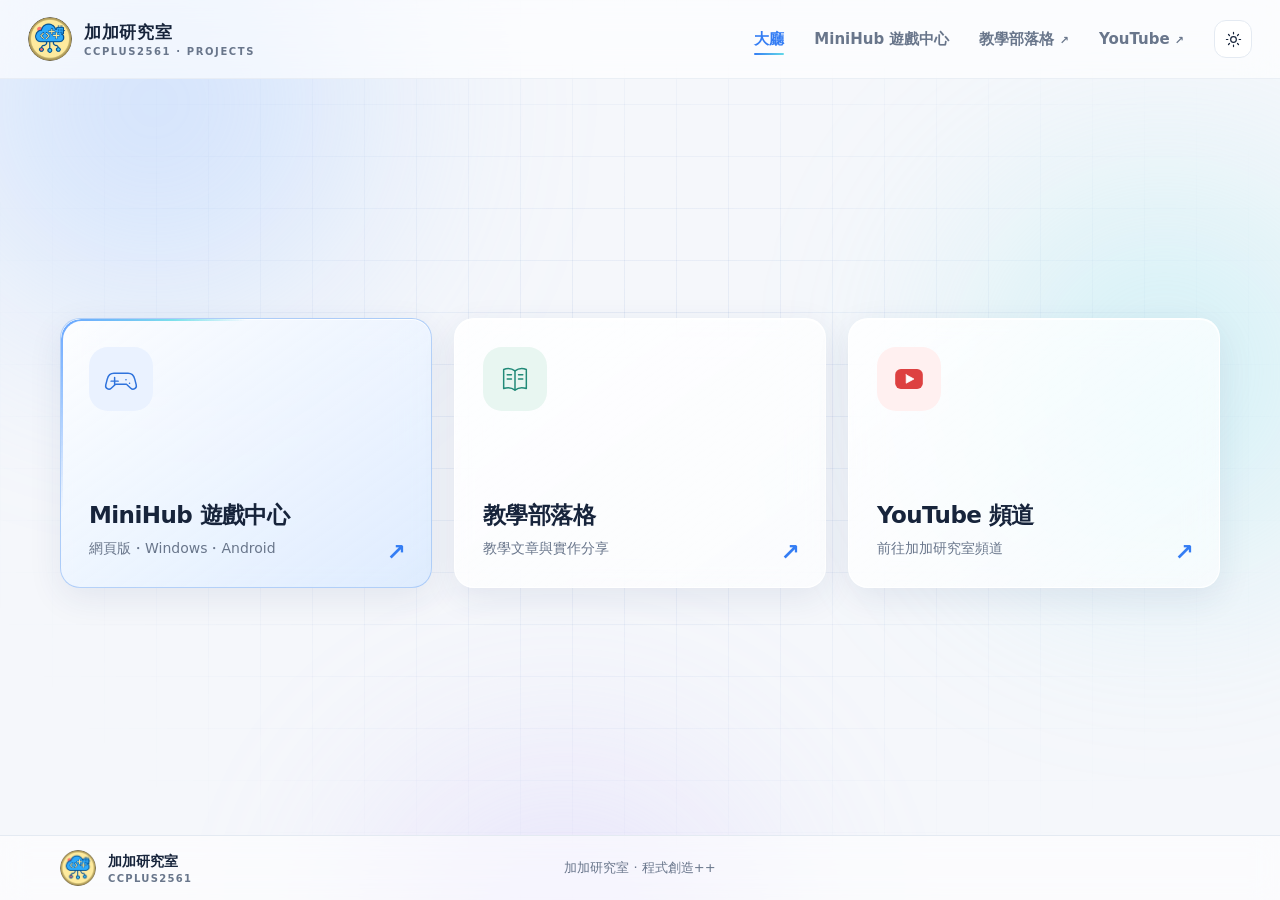
==== index.html @ add31113 "Add files via upload" ====
<!doctype html>
<html lang="zh-Hant">
<head>
  <meta charset="utf-8">
  <meta name="viewport" content="width=device-width, initial-scale=1">
  <meta name="theme-color" content="#101b32">
  <meta name="description" content="加加研究室入口：MiniHub 遊戲中心、教學部落格與 YouTube 頻道。">
  <meta property="og:type" content="website">
  <meta property="og:title" content="加加研究室｜官方入口">
  <meta property="og:description" content="加加研究室入口：MiniHub 遊戲中心、教學部落格與 YouTube 頻道。">
  <meta property="og:image" content="https://ccplus2561.github.io/assets/images/ccplus2561_logo.png">
  <title>加加研究室｜官方入口</title>
  <link rel="icon" href="/favicon.ico" sizes="any">
  <link rel="icon" type="image/png" sizes="512x512" href="/assets/images/ccplus2561_logo_512.png">
  <link rel="apple-touch-icon" href="/assets/images/ccplus2561_logo_512.png">
  <link rel="stylesheet" href="/assets/css/site.css">
  <link rel="stylesheet" href="/assets/css/home.css">
  <script src="/assets/js/site.js" defer></script>
  <script src="/assets/js/home.js" defer></script>
</head>
<body class="home-page">
  <div class="home-bg" aria-hidden="true">
    <span class="home-blob home-blob-a"></span>
    <span class="home-blob home-blob-b"></span>
    <span class="home-blob home-blob-c"></span>
    <span class="home-grid"></span>
    <span class="home-grid home-grid-hot"></span>
    <span class="home-spot"></span>
    <span class="home-dots"></span>
  </div>
  <a class="skip-link" href="#main">跳至主要內容</a>
  <header class="site-header" id="top">
    <div class="nav-shell">
      <a class="brand" href="/" aria-label="加加研究室大廳">
        <img src="/assets/images/ccplus2561_logo.png" alt="" width="44" height="44">
        <span class="brand-copy"><strong>加加研究室</strong><small>CCPLUS2561 · PROJECTS</small></span>
      </a>
      <button class="menu-toggle" type="button" aria-expanded="false" aria-controls="site-nav" aria-label="開啟導覽選單"><span></span><span></span><span></span></button>
      <nav class="site-nav" id="site-nav" aria-label="主選單">
        <a class="nav-link is-current" href="/">大廳</a>
        <a class="nav-link" href="/projects/">MiniHub 遊戲中心</a>
        <a class="nav-link" href="/blog/" target="_blank" rel="noopener noreferrer">教學部落格 <span aria-hidden="true">↗</span></a>
        <a class="nav-link" href="https://www.youtube.com/@CCplus2561" target="_blank" rel="noopener noreferrer">YouTube <span aria-hidden="true">↗</span></a>
        <button class="theme-toggle" type="button" aria-label="切換深色模式" title="切換深色模式">
          <svg class="sun-icon" viewBox="0 0 24 24" aria-hidden="true"><circle cx="12" cy="12" r="4"/><path d="M12 2v2m0 16v2M4.93 4.93l1.42 1.42m11.3 11.3 1.42 1.42M2 12h2m16 0h2M4.93 19.07l1.42-1.42m11.3-11.3 1.42-1.42"/></svg>
          <svg class="moon-icon" viewBox="0 0 24 24" aria-hidden="true"><path d="M20.3 15.3A8.5 8.5 0 0 1 8.7 3.7 8.6 8.6 0 1 0 20.3 15.3Z"/></svg>
        </button>
      </nav>
    </div>
  </header>
  <main id="main">
    <section class="simple-lobby page-width" aria-labelledby="lobby-title">
      <h1 class="sr-only" id="lobby-title">加加研究室</h1>
      <div class="entrance-grid" aria-label="網站入口">
        <a class="entrance-card entrance-card-featured" href="/projects/">
          <span class="entrance-icon entrance-icon-game" aria-hidden="true">
            <svg viewBox="0 0 48 48"><path d="M14 16h20c5.2 0 8.1 3.2 9.4 8.2l2.1 8.1c1.2 4.7-4.2 8.1-7.7 4.8l-6.1-5.7H16.3l-6.1 5.7c-3.5 3.3-8.9-.1-7.7-4.8l2.1-8.1C5.9 19.2 8.8 16 14 16Z"/><path d="M15 22v10m-5-5h10M31 25h.1M36 30h.1"/></svg>
          </span>
          <span class="entrance-copy"><strong>MiniHub 遊戲中心</strong><small>網頁版・Windows・Android</small></span>
          <span class="entrance-arrow" aria-hidden="true">↗</span>
        </a>
        <a class="entrance-card" href="/blog/" target="_blank" rel="noopener noreferrer">
          <span class="entrance-icon entrance-icon-blog" aria-hidden="true">
            <svg viewBox="0 0 48 48"><path d="M8 10.5c6-2.2 11.3-1.5 16 2.1 4.7-3.6 10-4.3 16-2.1v27c-6-2.2-11.3-1.5-16 2.1-4.7-3.6-10-4.3-16-2.1v-27Z"/><path d="M24 12.6v27M13 18h6m-6 6h6m10-6h6m-6 6h6"/></svg>
          </span>
          <span class="entrance-copy"><strong>教學部落格</strong><small>教學文章與實作分享</small></span>
          <span class="entrance-arrow" aria-hidden="true">↗</span>
        </a>
        <a class="entrance-card" href="https://www.youtube.com/@CCplus2561" target="_blank" rel="noopener noreferrer">
          <span class="entrance-icon entrance-icon-youtube" aria-hidden="true">
            <svg viewBox="0 0 48 48"><rect x="4.5" y="10" width="39" height="28" rx="8"/><path d="m20 18 11 6-11 6V18Z"/></svg>
          </span>
          <span class="entrance-copy"><strong>YouTube 頻道</strong><small>前往加加研究室頻道</small></span>
          <span class="entrance-arrow" aria-hidden="true">↗</span>
        </a>
      </div>
    </section>
  </main>
  <footer class="site-footer">
    <div class="page-width footer-inner">
      <a class="footer-brand" href="/"><img src="/assets/images/ccplus2561_logo.png" alt="" width="34" height="34"><span>加加研究室 <small>CCPLUS2561</small></span></a>
      <p>加加研究室 · 程式創造++</p>
      <a class="back-top" href="#top">回到頂部 ↑</a>
    </div>
  </footer>
</body>
</html>
---- assets/css/site.css ----
:root {
  color-scheme: light;
  --page: #f5f7fb;
  --surface: #ffffff;
  --surface-soft: #f0f4fa;
  --ink: #17243b;
  --muted: #69768b;
  --subtle: #93a0b2;
  --line: #e4eaf2;
  --navy: #101b32;
  --navy-2: #172847;
  --blue: #347df4;
  --blue-2: #66a7ff;
  --cyan: #63d9e8;
  --green: #1b9a70;
  --shadow: 0 18px 48px rgba(25, 49, 88, .08);
  --radius: 22px;
}

* { box-sizing: border-box; }
html { scroll-behavior: smooth; scroll-padding-top: 100px; }
body {
  margin: 0;
  background: var(--page);
  color: var(--ink);
  font-family: Inter, ui-sans-serif, system-ui, -apple-system, BlinkMacSystemFont, "Segoe UI", "Noto Sans TC", "Microsoft JhengHei", sans-serif;
  -webkit-font-smoothing: antialiased;
  text-rendering: optimizeLegibility;
}
button, input { font: inherit; }
a { color: inherit; }
.page-width { width: min(1160px, calc(100% - 56px)); margin-inline: auto; }
.skip-link { position: absolute; top: -60px; left: 16px; z-index: 1000; padding: 10px 14px; background: #fff; color: #111; border-radius: 8px; }
.skip-link:focus { top: 12px; }

/* Navigation */
.site-header {
  position: sticky; top: 0; z-index: 100;
  background: color-mix(in srgb, var(--surface) 88%, transparent);
  border-bottom: 1px solid color-mix(in srgb, var(--line) 75%, transparent);
  backdrop-filter: blur(18px);
}
.nav-shell { width: min(1280px, calc(100% - 56px)); min-height: 78px; margin: auto; display: flex; align-items: center; justify-content: space-between; gap: 28px; }
.brand, .footer-brand { display: inline-flex; align-items: center; gap: 12px; text-decoration: none; flex: 0 0 auto; }
.brand img { width: 44px; height: 44px; border-radius: 13px; object-fit: cover; box-shadow: 0 4px 12px rgba(19, 46, 86, .14); }
.brand-copy { display: grid; gap: 2px; }
.brand-copy strong { font-size: 15px; letter-spacing: .04em; }
.brand-copy small { color: var(--muted); font-size: 9px; font-weight: 750; letter-spacing: .16em; }
.site-nav { display: flex; align-items: center; gap: 30px; }
.nav-link { text-decoration: none; color: var(--muted); font-size: 13px; font-weight: 650; transition: color .2s ease; white-space: nowrap; }
.nav-link:hover, .nav-link.is-current { color: var(--blue); }
.nav-link span { font-size: 11px; }
.theme-toggle, .menu-toggle { display: inline-grid; place-items: center; border: 1px solid var(--line); background: var(--surface); color: var(--ink); cursor: pointer; }
.theme-toggle { width: 38px; height: 38px; border-radius: 12px; }
.theme-toggle svg { width: 17px; height: 17px; fill: none; stroke: currentColor; stroke-width: 1.7; stroke-linecap: round; stroke-linejoin: round; }
.moon-icon { display: none; }
.menu-toggle { display: none; }

/* Hero */
.hero { position: relative; overflow: hidden; color: #fff; background: radial-gradient(ellipse at 77% 40%, #1d3f72 0%, transparent 37%), linear-gradient(118deg, #101b32 0%, #142746 57%, #102b4c 100%); }
.hero::before { content: ""; position: absolute; width: 540px; height: 540px; right: -180px; top: -270px; border-radius: 50%; border: 1px solid rgba(130, 186, 255, .13); box-shadow: 0 0 0 44px rgba(130,186,255,.025), 0 0 0 90px rgba(130,186,255,.025); }
.hero-grid-lines { position: absolute; inset: 0; opacity: .17; background-image: linear-gradient(rgba(255,255,255,.08) 1px, transparent 1px), linear-gradient(90deg, rgba(255,255,255,.08) 1px, transparent 1px); background-size: 72px 72px; mask-image: linear-gradient(90deg, transparent, #000 46%, #000); }
.hero-inner { min-height: 530px; position: relative; z-index: 1; display: grid; grid-template-columns: 1.02fr .98fr; align-items: center; gap: 40px; padding-top: 56px; padding-bottom: 68px; }
.hero-copy { max-width: 590px; padding-block: 12px; }
.eyebrow, .section-kicker { font-size: 10px; line-height: 1.4; font-weight: 800; letter-spacing: .19em; }
.eyebrow { color: #9ab6d8; display: flex; align-items: center; gap: 10px; }
.eyebrow-dot { width: 7px; height: 7px; border-radius: 50%; background: var(--cyan); box-shadow: 0 0 0 5px rgba(99,217,232,.12); }
.eyebrow-divider { color: #526a89; }
.hero h1 { margin: 26px 0 18px; font-size: clamp(38px, 4.5vw, 58px); line-height: 1.18; letter-spacing: -.045em; font-weight: 850; }
.hero h1 span { color: #7bb3ff; }
.hero-description { max-width: 485px; margin: 0; color: #b7c5d8; font-size: 14px; line-height: 1.95; letter-spacing: .015em; }
.hero-actions { display: flex; flex-wrap: wrap; gap: 12px; margin-top: 30px; }
.button { min-height: 47px; display: inline-flex; align-items: center; justify-content: center; gap: 16px; padding: 0 20px; border-radius: 12px; text-decoration: none; font-size: 13px; font-weight: 750; transition: transform .2s ease, background .2s ease, box-shadow .2s ease; }
.button:hover { transform: translateY(-2px); }
.button-primary { color: #fff; background: linear-gradient(135deg, #3e87ff, #2769df); box-shadow: 0 9px 24px rgba(44, 117, 239, .28); }
.button-primary:hover { box-shadow: 0 12px 28px rgba(44, 117, 239, .4); }
.button-ghost { color: #d7e4f5; border: 1px solid rgba(199,220,247,.24); background: rgba(255,255,255,.045); }
.hero-footnote { display: flex; align-items: center; gap: 9px; margin-top: 34px; color: #8097b4; font-size: 11px; }
.status-pulse { width: 6px; height: 6px; border-radius: 50%; background: #57d5a6; box-shadow: 0 0 0 4px rgba(87,213,166,.12); }
.hero-bottom-rule { height: 3px; background: linear-gradient(90deg, #347df4, #64d9e6 52%, transparent); opacity: .85; }

/* Hero visual */
.hero-art { min-height: 390px; position: relative; display: grid; place-items: center; isolation: isolate; }
.orbit { position: absolute; border: 1px solid rgba(145,193,255,.17); border-radius: 50%; transform: rotate(-22deg); }
.orbit-one { width: 390px; height: 250px; }
.orbit-two { width: 470px; height: 310px; transform: rotate(35deg); border-style: dashed; opacity: .65; }
.app-window { width: min(365px, 82%); overflow: hidden; position: relative; z-index: 2; border-radius: 19px; border: 1px solid rgba(213,231,255,.2); background: #f7f9fd; color: #17243b; box-shadow: 0 30px 90px rgba(0,0,0,.34), 0 0 65px rgba(76,144,245,.14); transform: rotate(-3deg); }
.window-topbar { height: 38px; display: flex; align-items: center; justify-content: space-between; padding: 0 14px; color: #7e8ca1; background: #eef2f8; border-bottom: 1px solid #e1e7f0; font-size: 9px; font-weight: 750; letter-spacing: .1em; }
.window-dots { display: flex; gap: 4px; }
.window-dots i { width: 6px; height: 6px; border-radius: 50%; background: #c5cfdd; }
.window-menu { font-weight: 900; letter-spacing: 2px; }
.window-content { padding: 20px; }
.window-brand-row { display: flex; align-items: center; gap: 10px; }
.window-app-icon { width: 34px; height: 34px; display: grid; place-items: center; border-radius: 11px; color: white; font-size: 17px; font-weight: 900; background: linear-gradient(135deg, #347df4, #53c5e2); box-shadow: 0 5px 12px rgba(52,125,244,.25); }
.window-brand-row b { display: block; font-size: 13px; }
.window-brand-row small { display: block; margin-top: 2px; color: #8c9bb0; font-size: 7px; letter-spacing: .14em; }
.live-tag { margin-left: auto; padding: 5px 8px; color: #2776e8; background: #e7f0ff; border-radius: 6px; font-size: 8px; font-weight: 900; letter-spacing: .1em; }
.window-feature { min-height: 156px; position: relative; overflow: hidden; display: flex; flex-direction: column; justify-content: flex-end; margin-top: 18px; padding: 17px; border-radius: 13px; background: linear-gradient(125deg, #10294e, #24528c 70%, #286da1); color: #fff; }
.window-feature::after { content: ""; position: absolute; right: -30px; top: -60px; width: 180px; height: 180px; border: 1px solid rgba(255,255,255,.18); border-radius: 50%; box-shadow: 0 0 0 18px rgba(255,255,255,.035), 0 0 0 38px rgba(255,255,255,.025); }
.window-feature > span, .window-feature > strong, .feature-bars { position: relative; z-index: 1; }
.window-feature > span { color: #a9c9f3; font-size: 7px; letter-spacing: .18em; font-weight: 800; }
.window-feature > strong { max-width: 220px; margin-top: 8px; font-size: 19px; line-height: 1.3; letter-spacing: -.03em; }
.feature-bars { display: flex; gap: 4px; margin-top: 14px; align-items: end; }
.feature-bars i { width: 4px; border-radius: 3px; background: #75dbea; }
.feature-bars i:nth-child(1), .feature-bars i:nth-child(5) { height: 8px; opacity: .55; }
.feature-bars i:nth-child(2), .feature-bars i:nth-child(4) { height: 13px; opacity: .8; }
.feature-bars i:nth-child(3) { height: 18px; }
.feature-orb { position: absolute; border-radius: 50%; filter: blur(1px); }
.orb-a { width: 70px; height: 70px; right: 45px; top: 24px; background: rgba(85,178,255,.22); }
.orb-b { width: 22px; height: 22px; right: 110px; top: 48px; background: rgba(99,217,232,.4); }
.window-shortcuts { display: flex; gap: 7px; margin-top: 12px; }
.window-shortcuts span { flex: 1; padding: 8px 4px; text-align: center; border: 1px solid #e6ebf3; border-radius: 7px; color: #7c8da5; background: #fff; font-size: 8px; font-weight: 750; }
.float-chip { position: absolute; z-index: 3; display: flex; align-items: center; gap: 8px; padding: 10px 13px; border: 1px solid rgba(211,230,255,.19); border-radius: 10px; color: #dceaff; background: rgba(23,48,82,.82); backdrop-filter: blur(12px); box-shadow: 0 12px 28px rgba(0,0,0,.15); font-size: 8px; letter-spacing: .14em; font-weight: 850; }
.chip-top { top: 40px; left: 0; }
.chip-bottom { bottom: 37px; right: -7px; }
.chip-dot { width: 6px; height: 6px; border-radius: 50%; }
.dot-blue { background: #62cfff; box-shadow: 0 0 0 4px rgba(98,207,255,.12); }
.chip-platform { display: grid; place-items: center; width: 18px; height: 18px; border-radius: 6px; color: #fff; background: #347df4; font-size: 12px; }
.art-spark { position: absolute; z-index: 1; color: #79dce9; }
.spark-one { top: 65px; right: 18px; font-size: 24px; }
.spark-two { bottom: 62px; left: 18px; color: #83b5ff; font-size: 19px; }

/* Shared section headings */
.section { padding-block: 92px; }
.section-heading { display: flex; align-items: end; justify-content: space-between; gap: 28px; margin-bottom: 28px; }
.section-kicker { color: var(--blue); }
.section-heading h2, .updates-intro h2, .routing-heading h2 { margin: 10px 0 7px; color: var(--ink); font-size: 30px; line-height: 1.25; letter-spacing: -.04em; }
.section-heading p, .routing-heading p { margin: 0; color: var(--muted); font-size: 13px; line-height: 1.7; }
.project-search { min-width: 245px; height: 43px; display: flex; align-items: center; gap: 9px; padding: 0 13px; border: 1px solid var(--line); border-radius: 11px; background: var(--surface); }
.project-search svg { width: 16px; height: 16px; flex: 0 0 auto; fill: none; stroke: #8998ab; stroke-width: 1.8; stroke-linecap: round; }
.project-search input { width: 100%; border: 0; outline: 0; color: var(--ink); background: transparent; font-size: 11px; }
.project-search input::placeholder { color: #9ba7b7; }

/* Project cards */
.projects-section { padding-top: 84px; padding-bottom: 92px; }
.project-grid { display: grid; grid-template-columns: repeat(3, minmax(0, 1fr)); gap: 17px; }
.project-card { min-height: 265px; display: flex; flex-direction: column; padding: 23px; border: 1px solid var(--line); border-radius: 18px; color: var(--ink); background: var(--surface); text-decoration: none; box-shadow: 0 5px 20px rgba(29,51,86,.025); transition: transform .22s ease, border-color .22s ease, box-shadow .22s ease; }
a.project-card:hover { transform: translateY(-5px); border-color: #b6d1fa; box-shadow: var(--shadow); }
.project-card-featured { border-color: #c6daf9; background: linear-gradient(145deg, var(--surface) 35%, color-mix(in srgb, #e9f2ff 72%, var(--surface))); }
.project-card-top { display: flex; align-items: center; justify-content: space-between; gap: 12px; }
.project-icon { width: 44px; height: 44px; display: grid; place-items: center; border-radius: 13px; }
.project-icon svg { width: 21px; height: 21px; fill: none; stroke: currentColor; stroke-width: 1.65; stroke-linecap: round; stroke-linejoin: round; }
.icon-web { color: #2e76e9; background: #e8f1ff; }
.icon-windows { color: #3478dc; background: #eaf2ff; }
.icon-windows svg { fill: currentColor; stroke: none; width: 20px; }
.icon-android { color: #238a66; background: #e8f6ef; }
.status-pill { display: inline-flex; align-items: center; gap: 6px; padding: 6px 9px; border-radius: 999px; font-size: 9px; font-weight: 800; white-space: nowrap; }
.status-live { color: #16825e; background: #e8f7f0; }
.status-live i { width: 5px; height: 5px; border-radius: 50%; background: #20b47f; }
.status-planned { color: #7d8ba0; background: var(--surface-soft); }
.project-label { margin-top: 23px; color: #91a0b4; font-size: 9px; font-weight: 850; letter-spacing: .17em; }
.project-card h3 { margin: 7px 0 8px; font-size: 19px; letter-spacing: -.025em; }
.project-card p { margin: 0; color: var(--muted); font-size: 12px; line-height: 1.75; }
.project-card-bottom { display: flex; align-items: center; justify-content: space-between; margin-top: auto; padding-top: 21px; color: var(--blue); font-size: 11px; font-weight: 800; }
.project-card-bottom b { font-size: 16px; }
.project-card-bottom.is-muted { color: #9ca8b7; font-weight: 650; }
.search-empty { margin: 20px 0 0; color: var(--muted); font-size: 13px; }

/* Release center */
.updates-section { padding-block: 78px; color: #fff; background: #111f37; }
.updates-layout { display: grid; grid-template-columns: .78fr 1.22fr; align-items: center; gap: 72px; }
.updates-intro .section-kicker { color: #7db1ff; }
.updates-intro h2 { margin: 13px 0 13px; color: #fff; font-size: 34px; }
.updates-intro > p { max-width: 340px; margin: 0; color: #a8b8ce; font-size: 13px; line-height: 1.9; }
.updates-note { display: flex; align-items: flex-start; gap: 10px; margin-top: 27px; color: #91a7c3; font-size: 10px; line-height: 1.7; }
.note-icon { flex: 0 0 auto; display: grid; place-items: center; width: 19px; height: 19px; color: #82bcff; border: 1px solid rgba(130,188,255,.35); border-radius: 6px; }
.release-panel { overflow: hidden; border: 1px solid rgba(189,214,248,.14); border-radius: 17px; background: #172944; box-shadow: 0 20px 55px rgba(0,0,0,.13); }
.release-panel-head { display: flex; align-items: center; justify-content: space-between; gap: 16px; padding: 22px 24px 18px; border-bottom: 1px solid rgba(189,214,248,.1); }
.panel-overline { color: #7e9abb; font-size: 8px; font-weight: 850; letter-spacing: .18em; }
.release-panel-head h3 { margin: 5px 0 0; font-size: 16px; }
.release-count { padding: 6px 9px; color: #92a7c1; border: 1px solid rgba(189,214,248,.13); border-radius: 7px; font-size: 8px; font-weight: 800; letter-spacing: .1em; }
.release-empty { min-height: 190px; display: flex; flex-direction: column; align-items: center; justify-content: center; padding: 28px; text-align: center; }
.empty-icon { display: grid; place-items: center; width: 43px; height: 43px; margin-bottom: 13px; border: 1px solid rgba(139,183,244,.2); border-radius: 13px; color: #80aeea; background: rgba(91,145,218,.1); }
.empty-icon svg { width: 20px; height: 20px; fill: none; stroke: currentColor; stroke-width: 1.6; stroke-linecap: round; stroke-linejoin: round; }
.release-empty strong { font-size: 12px; }
.release-empty p { max-width: 320px; margin: 7px 0 0; color: #91a5bf; font-size: 10px; line-height: 1.7; }
.release-panel-foot { display: flex; align-items: center; gap: 8px; padding: 12px 24px; border-top: 1px solid rgba(189,214,248,.1); color: #7f95b1; font-size: 9px; }
.release-dot { width: 5px; height: 5px; border-radius: 50%; background: #59c5b0; }

/* Routing and blog callout */
.routing-section { padding-top: 88px; padding-bottom: 78px; }
.routing-heading { display: flex; justify-content: space-between; align-items: center; margin-bottom: 25px; }
.routing-heading h2 { margin-bottom: 7px; }
.routing-shield { display: grid; place-items: center; width: 45px; height: 45px; border: 1px solid #d7e5f7; border-radius: 14px; color: #3d83ee; background: #edf4ff; font-size: 26px; }
.route-list { display: grid; grid-template-columns: repeat(2, minmax(0, 1fr)); gap: 10px; }
.route-item { min-height: 57px; display: flex; align-items: center; gap: 14px; padding: 10px 16px; border: 1px solid var(--line); border-radius: 12px; background: var(--surface); }
.route-item code { min-width: 95px; color: #2e73d9; font-family: ui-monospace, SFMono-Regular, Consolas, monospace; font-size: 11px; font-weight: 750; }
.route-item span { flex: 1; color: var(--muted); font-size: 11px; }
.route-item b { color: #a4b2c4; font-size: 14px; }
.routing-footnote { display: flex; align-items: center; gap: 9px; margin-top: 17px; color: var(--muted); font-size: 10px; }
.routing-check { display: grid; place-items: center; width: 17px; height: 17px; border-radius: 50%; color: #13845f; background: #e3f5ed; font-size: 10px; font-weight: 900; }
.blog-banner { min-height: 170px; display: flex; align-items: center; gap: 22px; margin-bottom: 76px; padding: 28px 36px; border-radius: 20px; color: #fff; background: linear-gradient(110deg, #2868c9, #347ce6 58%, #4599df); box-shadow: 0 16px 36px rgba(45,111,207,.18); }
.blog-banner-icon { flex: 0 0 auto; width: 54px; height: 54px; display: grid; place-items: center; border: 1px solid rgba(255,255,255,.23); border-radius: 16px; color: #d2ecff; background: rgba(255,255,255,.12); font-size: 27px; }
.blog-banner-copy { flex: 1; }
.blog-banner-copy > span { color: #c3ddff; font-size: 8px; font-weight: 850; letter-spacing: .2em; }
.blog-banner-copy h2 { margin: 6px 0; font-size: 20px; letter-spacing: -.025em; }
.blog-banner-copy p { margin: 0; color: #d5e7ff; font-size: 11px; }
.button-light { flex: 0 0 auto; color: #2869c8; background: #fff; box-shadow: 0 8px 18px rgba(12,48,103,.14); }

/* Footer */
.site-footer { border-top: 1px solid var(--line); background: var(--surface); }
.footer-inner { min-height: 86px; display: flex; align-items: center; justify-content: space-between; gap: 20px; }
.footer-brand img { border-radius: 10px; }
.footer-brand span { display: grid; gap: 2px; font-size: 11px; font-weight: 800; }
.footer-brand small { color: var(--muted); font-size: 8px; letter-spacing: .13em; }
.footer-inner p, .back-top { color: var(--muted); font-size: 10px; }
.footer-inner p { margin: 0; }
.back-top { text-decoration: none; font-weight: 700; }
.back-top:hover { color: var(--blue); }

/* Dark theme */
html[data-theme="dark"] { color-scheme: dark; --page: #0d1524; --surface: #141f31; --surface-soft: #1c2a40; --ink: #e8eef8; --muted: #a0aec1; --subtle: #788ba4; --line: #26364d; --shadow: 0 18px 48px rgba(0,0,0,.2); }
html[data-theme="dark"] .site-header { background: rgba(16,27,46,.88); }
html[data-theme="dark"] .project-card-featured { border-color: #2b4770; background: linear-gradient(145deg, #17263d, #1a2f4c); }
html[data-theme="dark"] .icon-web, html[data-theme="dark"] .icon-windows { color: #8abaff; background: #203b60; }
html[data-theme="dark"] .icon-android { color: #73d4ad; background: #1c3a35; }
html[data-theme="dark"] .status-live { color: #73d8b1; background: #173c35; }
html[data-theme="dark"] .status-planned { color: #a9b7c9; background: #25354a; }
html[data-theme="dark"] .routing-shield { border-color: #29496e; color: #8abaff; background: #1a2d47; }
html[data-theme="dark"] .routing-check { color: #73d8b1; background: #173c35; }
html[data-theme="dark"] .theme-toggle { border-color: var(--line); }
html[data-theme="dark"] .sun-icon { display: none; }
html[data-theme="dark"] .moon-icon { display: block; }
html[data-theme="dark"] .window-shortcuts span { color: #8497b2; border-color: #2d405a; background: #1c2d45; }
html[data-theme="dark"] .window-topbar { color: #8497b2; border-color: #283c57; background: #1c2e47; }
html[data-theme="dark"] .app-window { background: #14243a; color: #e7effa; }
html[data-theme="dark"] .window-brand-row small { color: #8b9eb8; }
html[data-theme="dark"] .window-brand-row b { color: #e7effa; }
html[data-theme="dark"] .live-tag { color: #8dbdff; background: #203d63; }

@media (max-width: 900px) {
  .hero-inner { grid-template-columns: 1fr .85fr; gap: 12px; min-height: 490px; }
  .hero-art { transform: scale(.9); transform-origin: center right; }
  .updates-layout { gap: 36px; }
  .project-card { padding: 19px; }
  .project-card h3 { font-size: 17px; }
}
@media (max-width: 700px) {
  .page-width, .nav-shell { width: min(100% - 36px, 540px); }
  .nav-shell { min-height: 68px; }
  .menu-toggle { width: 39px; height: 39px; display: flex; flex-direction: column; justify-content: center; gap: 5px; border-radius: 11px; }
  .menu-toggle span { width: 16px; height: 1.5px; background: currentColor; transition: transform .2s ease, opacity .2s ease; }
  .menu-toggle[aria-expanded="true"] span:first-child { transform: translateY(6.5px) rotate(45deg); }
  .menu-toggle[aria-expanded="true"] span:nth-child(2) { opacity: 0; }
  .menu-toggle[aria-expanded="true"] span:last-child { transform: translateY(-6.5px) rotate(-45deg); }
  .site-nav { display: none; position: absolute; top: 67px; left: 0; right: 0; align-items: stretch; gap: 0; padding: 10px 18px 16px; border-bottom: 1px solid var(--line); background: var(--surface); box-shadow: 0 16px 25px rgba(20,42,73,.08); }
  .site-nav.is-open { display: flex; flex-direction: column; }
  .nav-link { padding: 12px 8px; border-bottom: 1px solid var(--line); }
  .theme-toggle { margin-top: 10px; align-self: flex-start; }
  .hero-inner { display: flex; flex-direction: column; align-items: stretch; gap: 14px; padding-top: 52px; padding-bottom: 35px; }
  .hero-copy { padding: 0; }
  .hero h1 { margin-top: 21px; font-size: clamp(37px, 10vw, 48px); }
  .hero-description { max-width: 100%; font-size: 13px; }
  .hero-footnote { margin-top: 24px; }
  .hero-art { width: 100%; min-height: 285px; margin-top: 10px; transform: none; }
  .app-window { width: min(330px, 77%); }
  .window-content { padding: 16px; }
  .window-feature { min-height: 130px; }
  .window-feature > strong { font-size: 17px; }
  .orbit-one { width: 330px; height: 210px; }
  .orbit-two { width: 390px; height: 265px; }
  .chip-top { top: 17px; left: 2px; }
  .chip-bottom { bottom: 20px; right: 0; }
  .projects-section { padding-top: 60px; padding-bottom: 64px; }
  .section-heading { align-items: stretch; flex-direction: column; gap: 18px; margin-bottom: 20px; }
  .section-heading h2, .routing-heading h2 { font-size: 27px; }
  .project-search { width: 100%; }
  .project-grid { grid-template-columns: 1fr; gap: 12px; }
  .project-card { min-height: 235px; padding: 21px; }
  .project-card h3 { font-size: 19px; }
  .updates-section { padding-block: 58px; }
  .updates-layout { grid-template-columns: 1fr; gap: 28px; }
  .updates-intro h2 { font-size: 29px; }
  .release-empty { min-height: 170px; }
  .routing-section { padding-top: 62px; padding-bottom: 55px; }
  .route-list { grid-template-columns: 1fr; gap: 8px; }
  .route-item { min-height: 54px; }
  .blog-banner { min-height: 0; flex-wrap: wrap; gap: 15px; margin-bottom: 52px; padding: 23px; }
  .blog-banner-icon { width: 45px; height: 45px; }
  .blog-banner-copy { min-width: calc(100% - 65px); }
  .blog-banner-copy h2 { font-size: 17px; }
  .blog-banner .button { width: 100%; }
  .footer-inner { min-height: 0; flex-wrap: wrap; padding-top: 20px; padding-bottom: 20px; }
  .footer-inner p { order: 3; width: 100%; }
}
@media (max-width: 380px) {
  .page-width, .nav-shell { width: calc(100% - 28px); }
  .brand-copy strong { font-size: 14px; }
  .hero h1 { font-size: 35px; }
  .hero-actions .button { padding-inline: 15px; }
  .float-chip { padding: 8px 10px; font-size: 7px; }
  .chip-bottom { right: -3px; }
  .route-item { gap: 9px; padding-inline: 11px; }
  .route-item code { min-width: 83px; font-size: 10px; }
  .route-item span { font-size: 10px; }
}
@media (prefers-reduced-motion: reduce) {
  *, *::before, *::after { scroll-behavior: auto !important; transition-duration: .01ms !important; animation-duration: .01ms !important; animation-iteration-count: 1 !important; }
}

/* Lobby and dedicated page layout */
.lobby-hero .hero-inner { min-height: 425px; padding-top: 38px; padding-bottom: 42px; }
.lobby-hero h1 { font-size: clamp(44px, 5vw, 64px); }
.lobby-hero .hero-description { font-size: 18px; }
.lobby-hero .hero-footnote { display: none; }
.lobby-hero .hero-art { min-height: 340px; }
.lobby-hero .hero-actions { margin-top: 25px; }
.lobby-section { padding-top: 62px; padding-bottom: 86px; }
.lobby-heading { display: flex; justify-content: space-between; align-items: end; margin-bottom: 25px; }
.lobby-heading h2 { margin: 9px 0 0; color: var(--ink); font-size: 35px; line-height: 1.25; letter-spacing: -.035em; }
.lobby-grid { display: grid; grid-template-columns: repeat(4, minmax(0, 1fr)); gap: 16px; }
.lobby-card { min-height: 245px; display: flex; flex-direction: column; align-items: flex-start; padding: 25px 23px 22px; border: 1px solid var(--line); border-radius: 19px; color: var(--ink); background: var(--surface); text-decoration: none; box-shadow: 0 7px 24px rgba(29,51,86,.04); transition: transform .2s ease, border-color .2s ease, box-shadow .2s ease; }
.lobby-card:hover { transform: translateY(-5px); border-color: #a9c8f5; box-shadow: var(--shadow); }
.lobby-card-primary { border-color: #c6daf9; background: linear-gradient(145deg, var(--surface) 25%, color-mix(in srgb, #e9f2ff 72%, var(--surface))); }
.lobby-icon { width: 48px; height: 48px; display: grid; place-items: center; margin-bottom: 20px; border-radius: 14px; color: #2f73dc; background: #eaf2ff; font-size: 27px; font-weight: 700; }
.lobby-tag { color: #8798af; font-size: 11px; font-weight: 850; letter-spacing: .16em; }
.lobby-card h3 { margin: 7px 0 5px; font-size: 23px; letter-spacing: -.025em; }
.lobby-card p { margin: 0; color: var(--muted); font-size: 15px; line-height: 1.6; }
.lobby-link { display: flex; justify-content: space-between; align-items: center; width: 100%; margin-top: auto; padding-top: 19px; color: var(--blue); font-size: 15px; font-weight: 800; }
.lobby-link b { font-size: 19px; }

.page-hero { padding-top: 54px; padding-bottom: 31px; }
.back-lobby { display: inline-flex; margin-bottom: 26px; color: var(--muted); text-decoration: none; font-size: 15px; font-weight: 700; }
.back-lobby:hover { color: var(--blue); }
.page-hero .section-kicker { color: var(--blue); }
.page-hero h1 { margin: 9px 0 7px; color: var(--ink); font-size: clamp(38px, 4vw, 48px); line-height: 1.2; letter-spacing: -.04em; }
.page-hero > p { margin: 0; color: var(--muted); font-size: 18px; line-height: 1.6; }
.content-section { padding-top: 24px; padding-bottom: 96px; }
.project-page-heading { align-items: center; margin-bottom: 23px; }
.project-page-heading h2 { margin: 0; font-size: 27px; }
.projects-section .project-card { min-height: 300px; padding: 27px; }
.updates-page-section { padding-block: 48px 100px; }
.updates-single { max-width: 850px; }
.updates-single .release-panel { width: 100%; }
.updates-single .release-empty { min-height: 250px; }
.routes-page-section { padding-top: 24px; padding-bottom: 100px; }
.route-list-page { grid-template-columns: 1fr; gap: 12px; }
.route-item-link { color: inherit; text-decoration: none; transition: border-color .2s ease, transform .2s ease; }
.route-item-link:hover { transform: translateX(3px); border-color: #a9c8f5; }

/* Readability: increase interface text and touch targets */
.brand-copy strong { font-size: 17px; }
.brand-copy small { font-size: 10px; }
.nav-link { font-size: 15px; }
.hero-description { font-size: 17px; }
.button { min-height: 52px; padding-inline: 23px; font-size: 16px; }
.eyebrow, .section-kicker { font-size: 12px; }
.hero-footnote { font-size: 14px; }
.section-heading h2, .updates-intro h2, .routing-heading h2 { font-size: 36px; }
.section-heading p, .routing-heading p { font-size: 16px; }
.project-search { min-height: 50px; }
.project-search input { font-size: 15px; }
.project-card { min-height: 285px; padding: 26px; }
.project-icon { width: 50px; height: 50px; }
.project-icon svg { width: 24px; height: 24px; }
.status-pill { font-size: 12px; }
.project-label { font-size: 11px; }
.project-card h3 { font-size: 22px; }
.project-card p { font-size: 16px; line-height: 1.7; }
.project-card-bottom { font-size: 15px; }
.search-empty { font-size: 15px; }
.updates-intro h2 { font-size: 40px; }
.updates-intro > p { font-size: 16px; }
.updates-note { font-size: 14px; }
.release-panel-head h3 { font-size: 20px; }
.release-count { font-size: 12px; }
.release-empty strong { font-size: 17px; }
.release-empty p { font-size: 14px; }
.release-panel-foot { font-size: 13px; }
.route-item { min-height: 64px; padding: 13px 18px; }
.route-item code, .route-item span { font-size: 15px; }
.route-item b { font-size: 18px; }
.routing-footnote { font-size: 14px; }
.blog-banner-copy > span { font-size: 10px; }
.blog-banner-copy h2 { font-size: 23px; }
.blog-banner-copy p { font-size: 15px; }
.footer-brand span { font-size: 14px; }
.footer-brand small { font-size: 10px; }
.footer-inner p, .back-top { font-size: 13px; }

html[data-theme="dark"] .lobby-card { background: var(--surface); }
html[data-theme="dark"] .lobby-card-primary { background: linear-gradient(145deg, #17263d, #1a2f4c); }
html[data-theme="dark"] .lobby-icon { color: #8abaff; background: #203b60; }

@media (max-width: 1050px) {
  .lobby-grid { grid-template-columns: repeat(2, minmax(0, 1fr)); }
  .lobby-card { min-height: 220px; }
}
@media (max-width: 980px) {
  .nav-shell { min-height: 72px; }
  .menu-toggle { width: 42px; height: 42px; display: flex; flex-direction: column; justify-content: center; align-items: center; gap: 5px; border-radius: 11px; }
  .menu-toggle span { width: 17px; height: 1.5px; background: currentColor; transition: transform .2s ease, opacity .2s ease; }
  .menu-toggle[aria-expanded="true"] span:first-child { transform: translateY(6.5px) rotate(45deg); }
  .menu-toggle[aria-expanded="true"] span:nth-child(2) { opacity: 0; }
  .menu-toggle[aria-expanded="true"] span:last-child { transform: translateY(-6.5px) rotate(-45deg); }
  .site-nav { display: none; position: absolute; top: 71px; left: 0; right: 0; align-items: stretch; gap: 0; padding: 10px 28px 18px; border-bottom: 1px solid var(--line); background: var(--surface); box-shadow: 0 16px 25px rgba(20,42,73,.08); }
  .site-nav.is-open { display: flex; flex-direction: column; }
  .nav-link { padding: 13px 8px; border-bottom: 1px solid var(--line); }
  .theme-toggle { margin-top: 12px; align-self: flex-start; width: 42px; height: 42px; }
}
@media (max-width: 700px) {
  .lobby-hero .hero-inner { min-height: 0; padding-top: 42px; padding-bottom: 32px; }
  .lobby-hero .hero-art { min-height: 270px; }
  .lobby-hero h1 { font-size: clamp(40px, 10vw, 52px); }
  .lobby-hero .hero-description { font-size: 17px; }
  .lobby-section { padding-top: 48px; padding-bottom: 62px; }
  .lobby-heading h2 { font-size: 29px; }
  .lobby-grid { grid-template-columns: 1fr; gap: 12px; }
  .lobby-card { min-height: 190px; padding: 22px; }
  .lobby-icon { margin-bottom: 14px; }
  .lobby-card h3 { font-size: 22px; }
  .lobby-card p { font-size: 16px; }
  .page-hero { padding-top: 38px; padding-bottom: 24px; }
  .back-lobby { margin-bottom: 22px; }
  .page-hero h1 { font-size: 39px; }
  .page-hero > p { font-size: 17px; }
  .content-section { padding-top: 18px; padding-bottom: 65px; }
  .projects-section .project-card { min-height: 250px; padding: 22px; }
  .project-page-heading { gap: 12px; }
  .project-page-heading h2 { font-size: 24px; }
  .updates-page-section { padding-block: 28px 68px; }
  .updates-single .release-empty { min-height: 210px; }
  .routes-page-section { padding-top: 18px; padding-bottom: 70px; }
  .route-item { min-height: 61px; gap: 12px; padding-inline: 14px; }
  .route-item code { min-width: 105px; font-size: 14px; }
  .route-item span { font-size: 15px; }
  .site-nav { padding-inline: 18px; }
  .footer-inner { padding-top: 20px; padding-bottom: 20px; }
}
@media (prefers-reduced-motion: reduce) {
  .lobby-card, .route-item-link { transition: none; }
}


/* Simplified main entrance */
.brand img { border-radius: 50%; object-fit: contain; box-shadow: none; }
.footer-brand img { width: 36px; height: 36px; border-radius: 50%; object-fit: contain; }
.simple-lobby {
  min-height: calc(100svh - 164px);
  display: flex;
  flex-direction: column;
  justify-content: center;
  padding-top: 58px;
  padding-bottom: 72px;
}
.simple-lobby-heading { display: flex; flex-direction: column; align-items: center; gap: 14px; margin-bottom: 42px; text-align: center; }
.simple-lobby-heading img { width: 104px; height: 104px; object-fit: contain; filter: drop-shadow(0 10px 20px rgba(22,48,86,.12)); }
.simple-lobby-heading h1 { margin: 0; color: var(--ink); font-size: clamp(30px, 4vw, 42px); font-weight: 850; letter-spacing: -.04em; }
.entrance-grid { display: grid; grid-template-columns: repeat(3, minmax(0, 1fr)); gap: 18px; }
.entrance-card {
  position: relative; min-height: 188px; display: flex; flex-direction: column; align-items: flex-start; justify-content: space-between;
  gap: 20px; padding: 25px; border: 1px solid var(--line); border-radius: 20px; color: var(--ink);
  background: var(--surface); text-decoration: none; box-shadow: 0 8px 28px rgba(29,51,86,.045);
  transition: transform .2s ease, border-color .2s ease, box-shadow .2s ease;
}
.entrance-card:hover { transform: translateY(-5px); border-color: #a9c8f5; box-shadow: var(--shadow); }
.entrance-card-featured { border-color: #c6daf9; background: linear-gradient(145deg, var(--surface) 20%, color-mix(in srgb, #e9f2ff 72%, var(--surface))); }
.entrance-icon { width: 58px; height: 58px; display: grid; place-items: center; border-radius: 17px; }
.entrance-icon svg { width: 34px; height: 34px; fill: none; stroke: currentColor; stroke-width: 2.1; stroke-linecap: round; stroke-linejoin: round; }
.entrance-icon-game { color: #2f73dc; background: #eaf2ff; }
.entrance-icon-blog { color: #218a78; background: #e8f6f1; }
.entrance-icon-youtube { color: #dd4141; background: #fff0f0; }
.entrance-icon-youtube svg rect { fill: currentColor; stroke: none; }
.entrance-icon-youtube svg path { fill: #fff; stroke: #fff; stroke-width: 1; }
.entrance-copy { display: grid; gap: 7px; padding-right: 28px; }
.entrance-copy strong { font-size: 21px; line-height: 1.35; letter-spacing: -.025em; }
.entrance-copy small { color: var(--muted); font-size: 14px; line-height: 1.5; }
.entrance-arrow { position: absolute; right: 25px; bottom: 22px; color: var(--blue); font-size: 23px; font-weight: 800; }
html[data-theme="dark"] .entrance-card { background: var(--surface); }
html[data-theme="dark"] .entrance-card-featured { background: linear-gradient(145deg, #17263d, #1a2f4c); }
html[data-theme="dark"] .entrance-icon-game { color: #8abaff; background: #203b60; }
html[data-theme="dark"] .entrance-icon-blog { color: #78d3bd; background: #1b3b39; }
html[data-theme="dark"] .entrance-icon-youtube { color: #ff8b8b; background: #452b33; }
.projects-page .page-hero { padding-bottom: 18px; }
.projects-page .projects-section { padding-top: 20px; }
.projects-page .project-card { min-height: 272px; }
@media (max-width: 900px) {
  .entrance-grid { gap: 13px; }
  .entrance-card { padding: 21px; }
  .entrance-copy strong { font-size: 19px; }
}
@media (max-width: 700px) {
  .simple-lobby { min-height: auto; padding-top: 44px; padding-bottom: 50px; }
  .simple-lobby-heading { gap: 10px; margin-bottom: 28px; }
  .simple-lobby-heading img { width: 88px; height: 88px; }
  .simple-lobby-heading h1 { font-size: 32px; }
  .entrance-grid { grid-template-columns: 1fr; gap: 12px; }
  .entrance-card { min-height: 132px; flex-direction: row; align-items: center; justify-content: flex-start; gap: 16px; padding: 20px; }
  .entrance-icon { width: 54px; height: 54px; flex: 0 0 54px; }
  .entrance-copy { flex: 1; }
  .entrance-copy strong { font-size: 18px; }
  .entrance-copy small { font-size: 13px; }
  .entrance-arrow { position: static; margin-left: auto; align-self: center; }
  .projects-page .project-card { min-height: 235px; }
}
---- assets/css/home.css ----
/* Lobby home page (index.html only) */
.sr-only { position: absolute; width: 1px; height: 1px; margin: -1px; padding: 0; overflow: hidden; clip: rect(0,0,0,0); white-space: nowrap; border: 0; }

.home-page {
  --mx: 50vw; --my: 40vh; --spot: 0;
  position: relative; min-height: 100svh; display: flex; flex-direction: column; background: var(--page);
}
.home-page .site-header { background: color-mix(in srgb, var(--surface) 62%, transparent); animation: home-drop .7s cubic-bezier(.2,.8,.2,1) backwards; }
.home-page main { position: relative; z-index: 2; flex: 1; display: grid; place-items: center; }
.home-page .site-footer { position: relative; z-index: 2; background: color-mix(in srgb, var(--surface) 55%, transparent); backdrop-filter: blur(14px); animation: home-fade 1s .5s ease backwards; }
.home-page .footer-inner { position: relative; min-height: 64px; justify-content: space-between; }
.home-page .footer-inner p { position: absolute; left: 50%; transform: translateX(-50%); white-space: nowrap; }
.home-page .back-top { display: inline-flex; }

/* Lobby section */
.home-page .simple-lobby { min-height: 0; width: min(1160px, calc(100% - 56px)); padding: 56px 0 64px; justify-content: center; }
.home-page .entrance-grid { gap: 22px; perspective: 1100px; }

/* Background layers */
.home-bg { position: fixed; inset: 0; z-index: 0; overflow: hidden; pointer-events: none; }
.home-blob { position: absolute; border-radius: 50%; filter: blur(90px); opacity: .5; will-change: transform; }
.home-blob-a { width: 52vmax; height: 52vmax; left: -14vmax; top: -18vmax; background: radial-gradient(circle, #9cc4ff, transparent 68%); animation: blob-a 22s ease-in-out infinite alternate; }
.home-blob-b { width: 46vmax; height: 46vmax; right: -14vmax; top: 6vmax; background: radial-gradient(circle, #9be7ee, transparent 68%); animation: blob-b 26s ease-in-out infinite alternate; }
.home-blob-c { width: 44vmax; height: 44vmax; left: 22vw; bottom: -26vmax; background: radial-gradient(circle, #c9b6ff, transparent 68%); opacity: .42; animation: blob-c 30s ease-in-out infinite alternate; }
.home-grid {
  position: absolute; inset: 0;
  background-image: linear-gradient(rgba(52,100,180,.075) 1px, transparent 1px), linear-gradient(90deg, rgba(52,100,180,.075) 1px, transparent 1px);
  background-size: 52px 52px;
  -webkit-mask-image: radial-gradient(ellipse at 50% 45%, #000 15%, transparent 78%);
  mask-image: radial-gradient(ellipse at 50% 45%, #000 15%, transparent 78%);
}
.home-grid-hot {
  background-image: linear-gradient(rgba(52,125,244,.55) 1px, transparent 1px), linear-gradient(90deg, rgba(52,125,244,.55) 1px, transparent 1px);
  -webkit-mask-image: radial-gradient(260px circle at var(--mx) var(--my), #000, transparent 100%);
  mask-image: radial-gradient(260px circle at var(--mx) var(--my), #000, transparent 100%);
  opacity: var(--spot); transition: opacity .4s ease;
}
.home-spot { position: absolute; inset: 0; opacity: var(--spot); transition: opacity .4s ease; background: radial-gradient(520px circle at var(--mx) var(--my), rgba(70,140,255,.17), rgba(110,210,235,.07) 45%, transparent 70%); }
.home-dots { position: absolute; inset: 0; }
.home-dots i { position: absolute; bottom: -12px; width: var(--s); height: var(--s); border-radius: 50%; background: var(--c); opacity: 0; animation: dot-rise var(--d) linear var(--dl) infinite; }

/* Cards */
.home-page .entrance-card {
  min-height: clamp(200px, 30vh, 270px); padding: 28px; overflow: hidden; isolation: isolate;
  background: linear-gradient(145deg, rgba(255,255,255,.86), rgba(255,255,255,.62));
  border-color: rgba(255,255,255,.9);
  backdrop-filter: blur(16px) saturate(1.3); -webkit-backdrop-filter: blur(16px) saturate(1.3);
  box-shadow: 0 10px 34px rgba(29,60,110,.09), inset 0 1px 0 rgba(255,255,255,.9);
  transform: translateY(var(--ty, 0)) rotateX(var(--rx, 0deg)) rotateY(var(--ry, 0deg));
  transition: transform .25s ease, box-shadow .3s ease, border-color .3s ease;
  animation: card-in .9s cubic-bezier(.2,.8,.2,1) backwards;
}
.home-page .entrance-card:nth-child(1) { animation-delay: .12s; }
.home-page .entrance-card:nth-child(2) { animation-delay: .26s; }
.home-page .entrance-card:nth-child(3) { animation-delay: .4s; }
.home-page .entrance-card-featured { background: linear-gradient(145deg, rgba(255,255,255,.88), rgba(214,232,255,.74)); border-color: rgba(150,190,245,.7); }
.home-page .entrance-card:hover, .home-page .entrance-card:focus-visible { --ty: -8px; transform: translateY(var(--ty)) rotateX(var(--rx, 0deg)) rotateY(var(--ry, 0deg)); border-color: rgba(90,150,240,.65); box-shadow: 0 22px 50px rgba(36,88,170,.2), inset 0 1px 0 rgba(255,255,255,.9); }
.home-page .entrance-card:focus-visible { outline: 2px solid var(--blue); outline-offset: 3px; }
/* mouse light inside card */
.home-page .entrance-card::before {
  content: ""; position: absolute; inset: 0; z-index: -1; opacity: 0; transition: opacity .3s ease;
  background: radial-gradient(340px circle at var(--cx, 50%) var(--cy, 50%), rgba(90,160,255,.24), rgba(120,220,235,.08) 45%, transparent 70%);
}
/* mouse light on the border */
.home-page .entrance-card::after {
  content: ""; position: absolute; inset: 0; z-index: 1; border-radius: inherit; padding: 1.5px; pointer-events: none; opacity: 0; transition: opacity .3s ease;
  background: radial-gradient(220px circle at var(--cx, 50%) var(--cy, 50%), #4a95ff, #5fd9e6 40%, transparent 70%);
  -webkit-mask: linear-gradient(#000 0 0) content-box, linear-gradient(#000 0 0); -webkit-mask-composite: xor;
  mask: linear-gradient(#000 0 0) content-box exclude, linear-gradient(#000 0 0);
}
.home-page .entrance-card:hover::before, .home-page .entrance-card:hover::after { opacity: 1; }
.home-page .entrance-card-featured:not(:hover)::after {
  opacity: .9; background: conic-gradient(from var(--ang, 0deg), transparent 0 70%, rgba(74,149,255,.9) 85%, rgba(95,217,230,.9) 92%, transparent);
  animation: ring-spin 5s linear infinite;
}
.home-page .entrance-icon { width: 64px; height: 64px; border-radius: 19px; animation: icon-float 4.5s ease-in-out infinite; transition: transform .3s ease; }
.home-page .entrance-card:nth-child(2) .entrance-icon { animation-delay: -1.5s; }
.home-page .entrance-card:nth-child(3) .entrance-icon { animation-delay: -3s; }
.home-page .entrance-card:hover .entrance-icon { animation-play-state: paused; transform: translateY(-3px) scale(1.12) rotate(-6deg); }
.home-page .entrance-copy strong { font-size: 23px; }
.home-page .entrance-arrow { transition: transform .3s ease; }
.home-page .entrance-card:hover .entrance-arrow { transform: translate(5px, -5px) scale(1.15); }
/* light sweep */
.home-page .entrance-card .entrance-copy::before {
  content: ""; position: absolute; top: -20%; bottom: -20%; left: -60%; width: 40%; z-index: -1; transform: skewX(-20deg); pointer-events: none;
  background: linear-gradient(90deg, transparent, rgba(255,255,255,.55), transparent); transition: left .8s ease;
}
.home-page .entrance-card:hover .entrance-copy::before { left: 130%; }
.home-page .entrance-copy { position: static; }

/* Nav details */
.home-page .nav-link { position: relative; }
.home-page .nav-link::after { content: ""; position: absolute; left: 0; right: 0; bottom: -6px; height: 2px; border-radius: 2px; background: linear-gradient(90deg, var(--blue), var(--cyan)); transform: scaleX(0); transition: transform .3s ease; }
.home-page .nav-link:hover::after, .home-page .nav-link.is-current::after { transform: scaleX(1); }
.home-page .theme-toggle { transition: transform .3s ease, box-shadow .3s ease; }
.home-page .theme-toggle:hover { transform: rotate(25deg) scale(1.08); box-shadow: 0 6px 18px rgba(52,125,244,.25); }

/* Dark theme */
html[data-theme="dark"] .home-blob { opacity: .32; mix-blend-mode: screen; }
html[data-theme="dark"] .home-blob-a { background: radial-gradient(circle, #2a62c8, transparent 68%); }
html[data-theme="dark"] .home-blob-b { background: radial-gradient(circle, #17808f, transparent 68%); }
html[data-theme="dark"] .home-blob-c { background: radial-gradient(circle, #5a3fb0, transparent 68%); }
html[data-theme="dark"] .home-grid { background-image: linear-gradient(rgba(120,170,255,.06) 1px, transparent 1px), linear-gradient(90deg, rgba(120,170,255,.06) 1px, transparent 1px); }
html[data-theme="dark"] .home-grid-hot { background-image: linear-gradient(rgba(110,170,255,.6) 1px, transparent 1px), linear-gradient(90deg, rgba(110,170,255,.6) 1px, transparent 1px); }
html[data-theme="dark"] .home-spot { background: radial-gradient(520px circle at var(--mx) var(--my), rgba(80,150,255,.22), rgba(90,210,230,.08) 45%, transparent 70%); }
html[data-theme="dark"] .home-page .site-header { background: color-mix(in srgb, #101b2e 70%, transparent); }
html[data-theme="dark"] .home-page .entrance-card { background: linear-gradient(145deg, rgba(26,40,62,.82), rgba(18,30,48,.62)); border-color: rgba(120,160,220,.16); box-shadow: 0 10px 34px rgba(0,0,0,.28), inset 0 1px 0 rgba(255,255,255,.06); }
html[data-theme="dark"] .home-page .entrance-card-featured { background: linear-gradient(145deg, rgba(28,48,78,.88), rgba(22,40,68,.7)); border-color: rgba(90,140,220,.4); }
html[data-theme="dark"] .home-page .entrance-card:hover { border-color: rgba(110,170,255,.6); box-shadow: 0 22px 50px rgba(0,0,0,.45), 0 0 40px rgba(60,130,255,.14); }
html[data-theme="dark"] .home-page .entrance-card .entrance-copy::before { background: linear-gradient(90deg, transparent, rgba(255,255,255,.12), transparent); }

/* Desktop: one-page, no scrolling */
@media (min-width: 901px) and (min-height: 560px) {
  html:has(.home-page), .home-page { height: 100svh; overflow: hidden; }
  .home-page .back-top { display: none; }
}
@media (max-width: 900px), (max-height: 559px) {
  .home-page .footer-inner p { position: static; transform: none; white-space: normal; }
}
@media (max-width: 700px) {
  .home-page .simple-lobby { padding: 34px 0 40px; }
  .home-page .entrance-card { min-height: 150px; padding: 22px; }
  .home-page .entrance-copy strong { font-size: 20px; }
  .home-page .entrance-icon { width: 56px; height: 56px; }
  .home-page .home-blob { filter: blur(60px); }
}

@property --ang { syntax: "<angle>"; inherits: false; initial-value: 0deg; }
@keyframes ring-spin { to { --ang: 360deg; } }
@keyframes home-drop { from { opacity: 0; transform: translateY(-100%); } }
@keyframes home-fade { from { opacity: 0; } }
@keyframes card-in { from { opacity: 0; transform: translateY(40px) scale(.94); filter: blur(6px); } }
@keyframes icon-float { 0%, 100% { transform: translateY(0); } 50% { transform: translateY(-6px); } }
@keyframes blob-a { to { transform: translate(14vmax, 10vmax) scale(1.15); } }
@keyframes blob-b { to { transform: translate(-12vmax, 12vmax) scale(.9); } }
@keyframes blob-c { to { transform: translate(-16vmax, -10vmax) scale(1.2); } }
@keyframes dot-rise { 0% { opacity: 0; transform: translateY(0) translateX(0); } 12% { opacity: .7; } 88% { opacity: .5; } 100% { opacity: 0; transform: translateY(-108vh) translateX(var(--x)); } }

@media (prefers-reduced-motion: reduce) {
  .home-page *, .home-page *::before, .home-page *::after { animation: none !important; }
  .home-dots { display: none; }
}
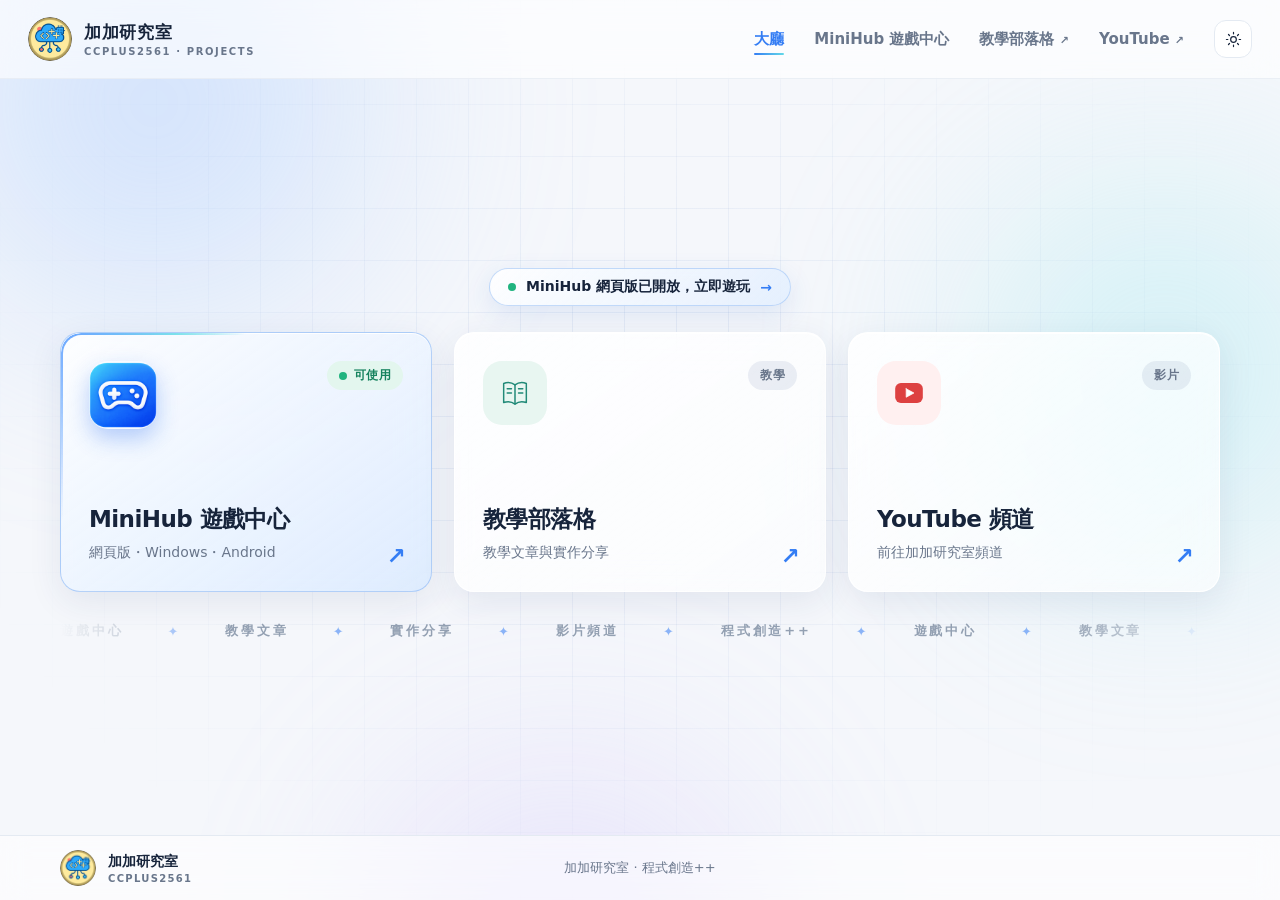
==== commit 4571c0de: "Add files via upload" ====
--- a/index.html
+++ b/index.html
@@ -51,29 +51,29 @@
   <main id="main">
     <section class="simple-lobby page-width" aria-labelledby="lobby-title">
       <h1 class="sr-only" id="lobby-title">加加研究室</h1>
+      <a class="home-pill" href="/projects/"><i aria-hidden="true"></i><span>MiniHub 網頁版已開放，立即遊玩</span><b aria-hidden="true">→</b></a>
       <div class="entrance-grid" aria-label="網站入口">
         <a class="entrance-card entrance-card-featured" href="/projects/">
-          <span class="entrance-icon entrance-icon-game" aria-hidden="true">
-            <svg viewBox="0 0 48 48"><path d="M14 16h20c5.2 0 8.1 3.2 9.4 8.2l2.1 8.1c1.2 4.7-4.2 8.1-7.7 4.8l-6.1-5.7H16.3l-6.1 5.7c-3.5 3.3-8.9-.1-7.7-4.8l2.1-8.1C5.9 19.2 8.8 16 14 16Z"/><path d="M15 22v10m-5-5h10M31 25h.1M36 30h.1"/></svg>
-          </span>
+          <span class="entrance-top"><span class="entrance-icon entrance-icon-logo" aria-hidden="true"><img src="/assets/images/minihub_logo_192.png" alt="" width="64" height="64"></span><span class="entrance-badge entrance-badge-live"><i></i>可使用</span></span>
           <span class="entrance-copy"><strong>MiniHub 遊戲中心</strong><small>網頁版・Windows・Android</small></span>
           <span class="entrance-arrow" aria-hidden="true">↗</span>
         </a>
         <a class="entrance-card" href="/blog/" target="_blank" rel="noopener noreferrer">
-          <span class="entrance-icon entrance-icon-blog" aria-hidden="true">
+          <span class="entrance-top"><span class="entrance-icon entrance-icon-blog" aria-hidden="true">
             <svg viewBox="0 0 48 48"><path d="M8 10.5c6-2.2 11.3-1.5 16 2.1 4.7-3.6 10-4.3 16-2.1v27c-6-2.2-11.3-1.5-16 2.1-4.7-3.6-10-4.3-16-2.1v-27Z"/><path d="M24 12.6v27M13 18h6m-6 6h6m10-6h6m-6 6h6"/></svg>
-          </span>
+          </span><span class="entrance-badge">教學</span></span>
           <span class="entrance-copy"><strong>教學部落格</strong><small>教學文章與實作分享</small></span>
           <span class="entrance-arrow" aria-hidden="true">↗</span>
         </a>
         <a class="entrance-card" href="https://www.youtube.com/@CCplus2561" target="_blank" rel="noopener noreferrer">
-          <span class="entrance-icon entrance-icon-youtube" aria-hidden="true">
+          <span class="entrance-top"><span class="entrance-icon entrance-icon-youtube" aria-hidden="true">
             <svg viewBox="0 0 48 48"><rect x="4.5" y="10" width="39" height="28" rx="8"/><path d="m20 18 11 6-11 6V18Z"/></svg>
-          </span>
+          </span><span class="entrance-badge">影片</span></span>
           <span class="entrance-copy"><strong>YouTube 頻道</strong><small>前往加加研究室頻道</small></span>
           <span class="entrance-arrow" aria-hidden="true">↗</span>
         </a>
       </div>
+      <div class="home-marquee" aria-hidden="true"><div class="home-marquee-track"><span>遊戲中心</span><span>教學文章</span><span>實作分享</span><span>影片頻道</span><span>程式創造++</span><span>遊戲中心</span><span>教學文章</span><span>實作分享</span><span>影片頻道</span><span>程式創造++</span></div></div>
     </section>
   </main>
   <footer class="site-footer">
--- a/assets/css/home.css
+++ b/assets/css/home.css
@@ -6,14 +6,14 @@
   position: relative; min-height: 100svh; display: flex; flex-direction: column; background: var(--page);
 }
 .home-page .site-header { background: color-mix(in srgb, var(--surface) 62%, transparent); animation: home-drop .7s cubic-bezier(.2,.8,.2,1) backwards; }
-.home-page main { position: relative; z-index: 2; flex: 1; display: grid; place-items: center; }
+.home-page main { position: relative; z-index: 2; flex: 1; min-width: 0; display: grid; grid-template-columns: minmax(0, 1fr); place-items: center; }
 .home-page .site-footer { position: relative; z-index: 2; background: color-mix(in srgb, var(--surface) 55%, transparent); backdrop-filter: blur(14px); animation: home-fade 1s .5s ease backwards; }
 .home-page .footer-inner { position: relative; min-height: 64px; justify-content: space-between; }
 .home-page .footer-inner p { position: absolute; left: 50%; transform: translateX(-50%); white-space: nowrap; }
 .home-page .back-top { display: inline-flex; }
 
 /* Lobby section */
-.home-page .simple-lobby { min-height: 0; width: min(1160px, calc(100% - 56px)); padding: 56px 0 64px; justify-content: center; }
+.home-page .simple-lobby { min-height: 0; width: min(1160px, calc(100% - 56px)); padding: 24px 0 30px; justify-content: center; }
 .home-page .entrance-grid { gap: 22px; perspective: 1100px; }
 
 /* Background layers */
@@ -41,7 +41,7 @@
 
 /* Cards */
 .home-page .entrance-card {
-  min-height: clamp(200px, 30vh, 270px); padding: 28px; overflow: hidden; isolation: isolate;
+  min-height: clamp(190px, 29vh, 260px); padding: 28px; overflow: hidden; isolation: isolate;
   background: linear-gradient(145deg, rgba(255,255,255,.86), rgba(255,255,255,.62));
   border-color: rgba(255,255,255,.9);
   backdrop-filter: blur(16px) saturate(1.3); -webkit-backdrop-filter: blur(16px) saturate(1.3);
@@ -110,11 +110,11 @@
 html[data-theme="dark"] .home-page .entrance-card .entrance-copy::before { background: linear-gradient(90deg, transparent, rgba(255,255,255,.12), transparent); }
 
 /* Desktop: one-page, no scrolling */
-@media (min-width: 901px) and (min-height: 560px) {
-  html:has(.home-page), .home-page { height: 100svh; overflow: hidden; }
-  .home-page .back-top { display: none; }
+@media (min-width: 901px) and (min-height: 680px) {
+  html:has(.home-page:not(.sub-page)), .home-page:not(.sub-page) { height: 100svh; overflow: hidden; }
+  .home-page:not(.sub-page) .back-top { display: none; }
 }
-@media (max-width: 900px), (max-height: 559px) {
+@media (max-width: 900px), (max-height: 679px) {
   .home-page .footer-inner p { position: static; transform: none; white-space: normal; }
 }
 @media (max-width: 700px) {
@@ -140,3 +140,31 @@
   .home-page *, .home-page *::before, .home-page *::after { animation: none !important; }
   .home-dots { display: none; }
 }
+
+/* ---- Lobby additions ---- */
+.home-page .simple-lobby { align-items: stretch; }
+.home-pill {
+  align-self: center; display: inline-flex; align-items: center; gap: 10px; margin-bottom: 26px; padding: 9px 18px;
+  border-radius: 999px; border: 1px solid rgba(150,190,245,.55); color: var(--ink); text-decoration: none; font-size: 14px; font-weight: 750;
+  background: linear-gradient(135deg, rgba(255,255,255,.85), rgba(222,236,255,.7)); backdrop-filter: blur(14px); -webkit-backdrop-filter: blur(14px);
+  box-shadow: 0 8px 26px rgba(40,100,200,.12); animation: home-fade .9s .05s ease backwards; transition: transform .25s ease, box-shadow .25s ease;
+}
+.home-pill i, .entrance-badge-live i, .status-dot { width: 8px; height: 8px; border-radius: 50%; background: #20b47f; box-shadow: 0 0 0 0 rgba(32,180,127,.5); animation: live-pulse 2s ease-out infinite; }
+.home-pill b { color: var(--blue); transition: transform .25s ease; }
+.home-pill:hover { transform: translateY(-2px); box-shadow: 0 12px 30px rgba(40,110,230,.22); }
+.home-pill:hover b { transform: translateX(4px); }
+.entrance-top { display: flex; width: 100%; align-items: flex-start; justify-content: space-between; gap: 12px; }
+.home-page .entrance-icon-logo { width: 68px; height: 68px; border-radius: 19px; background: none; box-shadow: 0 10px 22px rgba(30,100,240,.3); }
+.entrance-icon-logo img { display: block; width: 100%; height: 100%; border-radius: inherit; object-fit: contain; }
+.entrance-badge { display: inline-flex; align-items: center; gap: 7px; padding: 6px 12px; border-radius: 999px; color: var(--muted); background: rgba(120,140,175,.14); font-size: 12px; font-weight: 800; letter-spacing: .04em; }
+.entrance-badge-live { color: #16825e; background: #e3f6ee; }
+.home-marquee { margin-top: 30px; overflow: hidden; -webkit-mask-image: linear-gradient(90deg, transparent, #000 14%, #000 86%, transparent); mask-image: linear-gradient(90deg, transparent, #000 14%, #000 86%, transparent); animation: home-fade 1s .7s ease backwards; }
+.home-marquee-track { display: flex; width: max-content; animation: marquee 36s linear infinite; }
+.home-marquee-track span { display: inline-flex; align-items: center; padding-right: 44px; color: var(--subtle); font-size: 13px; font-weight: 750; letter-spacing: .22em; white-space: nowrap; }
+.home-marquee-track span::after { content: "\2726"; margin-left: 44px; color: var(--blue); opacity: .55; }
+html[data-theme="dark"] .home-pill { background: linear-gradient(135deg, rgba(28,48,78,.8), rgba(22,40,68,.6)); border-color: rgba(90,140,220,.4); }
+html[data-theme="dark"] .entrance-badge { background: rgba(140,170,220,.14); }
+html[data-theme="dark"] .entrance-badge-live { color: #73d8b1; background: #173c35; }
+@keyframes live-pulse { 70% { box-shadow: 0 0 0 8px rgba(32,180,127,0); } 100% { box-shadow: 0 0 0 0 rgba(32,180,127,0); } }
+@keyframes marquee { to { transform: translateX(-50%); } }
+@media (max-width: 700px) { .home-pill { font-size: 13px; margin-bottom: 20px; } .home-marquee { margin-top: 24px; } }
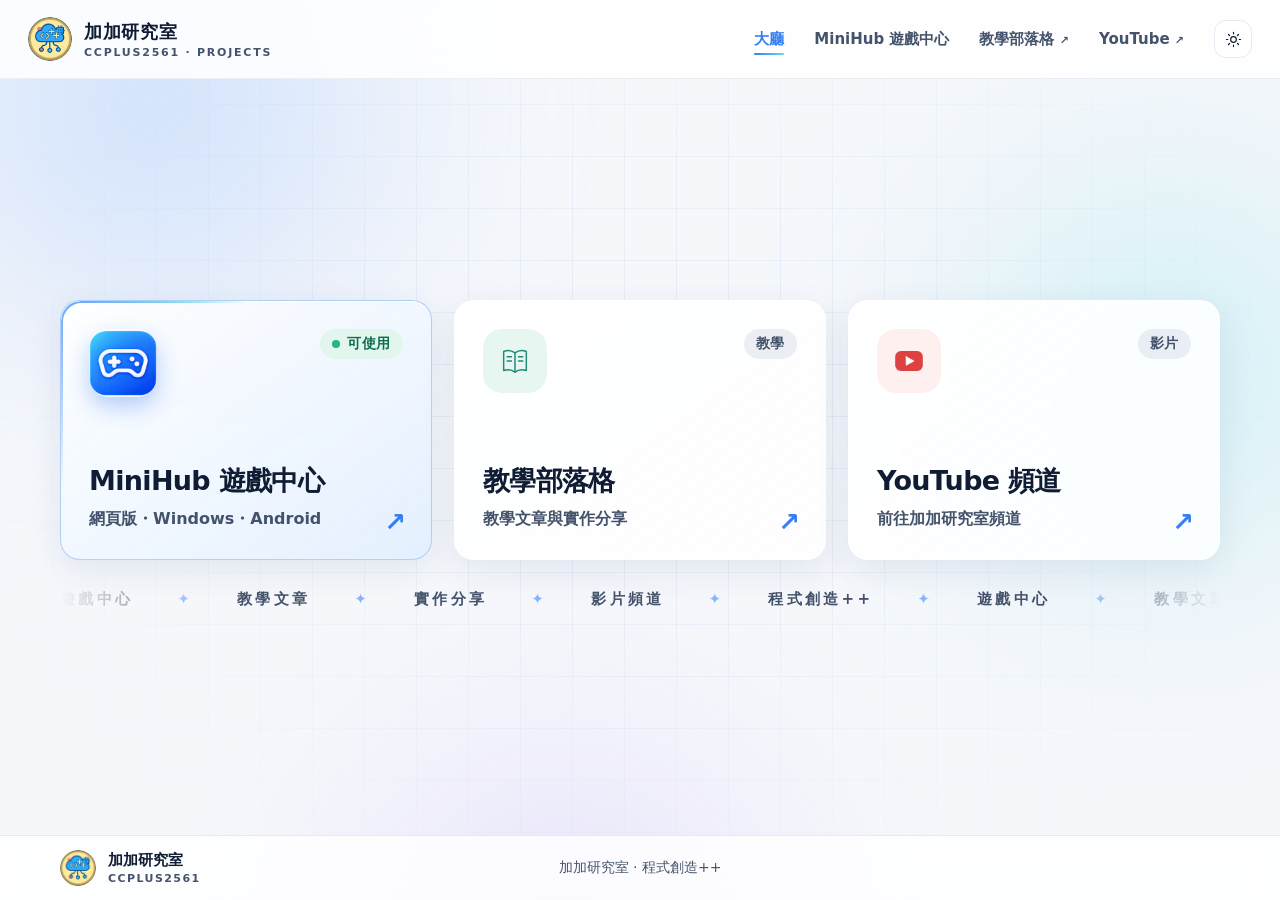
==== commit bc488b16: "Add files via upload" ====
--- a/index.html
+++ b/index.html
@@ -51,7 +51,6 @@
   <main id="main">
     <section class="simple-lobby page-width" aria-labelledby="lobby-title">
       <h1 class="sr-only" id="lobby-title">加加研究室</h1>
-      <a class="home-pill" href="/projects/"><i aria-hidden="true"></i><span>MiniHub 網頁版已開放，立即遊玩</span><b aria-hidden="true">→</b></a>
       <div class="entrance-grid" aria-label="網站入口">
         <a class="entrance-card entrance-card-featured" href="/projects/">
           <span class="entrance-top"><span class="entrance-icon entrance-icon-logo" aria-hidden="true"><img src="/assets/images/minihub_logo_192.png" alt="" width="64" height="64"></span><span class="entrance-badge entrance-badge-live"><i></i>可使用</span></span>
--- a/assets/css/home.css
+++ b/assets/css/home.css
@@ -168,3 +168,49 @@
 @keyframes live-pulse { 70% { box-shadow: 0 0 0 8px rgba(32,180,127,0); } 100% { box-shadow: 0 0 0 0 rgba(32,180,127,0); } }
 @keyframes marquee { to { transform: translateX(-50%); } }
 @media (max-width: 700px) { .home-pill { font-size: 13px; margin-bottom: 20px; } .home-marquee { margin-top: 24px; } }
+
+/* ---- Readability: larger, higher-contrast text ---- */
+.home-page { --muted: #44536b; --subtle: #5d6d86; --ink: #0f1c33; }
+html[data-theme="dark"] .home-page { --muted: #c5d1e4; --subtle: #a4b4cc; --ink: #f3f7ff; }
+.home-page .site-header { background: color-mix(in srgb, var(--surface) 85%, transparent); }
+html[data-theme="dark"] .home-page .site-header { background: color-mix(in srgb, #101b2e 88%, transparent); }
+.home-page .site-footer { background: color-mix(in srgb, var(--surface) 82%, transparent); }
+.home-page .brand-copy strong { font-size: 18px; }
+.home-page .brand-copy small { font-size: 11px; color: var(--muted); }
+.home-page .nav-link { font-size: 15px; font-weight: 700; color: var(--muted); }
+.home-page .nav-link:hover, .home-page .nav-link.is-current { color: var(--blue); }
+html[data-theme="dark"] .home-page .nav-link:hover, html[data-theme="dark"] .home-page .nav-link.is-current { color: #7db4ff; }
+.home-page .footer-brand span { font-size: 15px; }
+.home-page .footer-brand small { font-size: 11px; color: var(--muted); }
+.home-page .footer-inner p, .home-page .back-top { font-size: 14px; color: var(--muted); }
+
+.home-page .entrance-card { background: linear-gradient(145deg, rgba(255,255,255,.95), rgba(255,255,255,.84)); }
+.home-page .entrance-card-featured { background: linear-gradient(145deg, rgba(255,255,255,.95), rgba(226,239,255,.88)); }
+html[data-theme="dark"] .home-page .entrance-card { background: linear-gradient(145deg, rgba(24,38,60,.94), rgba(18,30,48,.86)); }
+html[data-theme="dark"] .home-page .entrance-card-featured { background: linear-gradient(145deg, rgba(28,48,78,.95), rgba(22,40,68,.88)); }
+.home-page .entrance-copy strong { font-size: 27px; color: var(--ink); }
+.home-page .entrance-copy small { font-size: 16px; color: var(--muted); font-weight: 600; }
+.home-page .entrance-badge { font-size: 13.5px; color: var(--muted); }
+.home-page .entrance-badge-live { color: #0f6e4e; }
+html[data-theme="dark"] .home-page .entrance-badge-live { color: #8be6c3; }
+.home-page .entrance-arrow { font-size: 26px; }
+.home-pill { font-size: 16px; color: var(--ink); background: linear-gradient(135deg, rgba(255,255,255,.95), rgba(226,239,255,.9)); }
+html[data-theme="dark"] .home-pill { background: linear-gradient(135deg, rgba(28,48,78,.95), rgba(22,40,68,.9)); }
+.home-marquee-track span { font-size: 15px; color: var(--muted); }
+
+@media (max-width: 700px) {
+  .home-page .entrance-copy strong { font-size: 22px; }
+  .home-page .entrance-copy small { font-size: 15px; }
+  .home-pill { font-size: 14.5px; }
+}
+
+/* ---- Mobile lobby cards: stacked layout ---- */
+@media (max-width: 700px) {
+  .home-page .entrance-grid { grid-template-columns: 1fr; gap: 14px; }
+  .home-page .entrance-card { flex-direction: column; align-items: flex-start; justify-content: space-between; gap: 22px; min-height: 176px; padding: 22px; }
+  .home-page .entrance-top { width: 100%; }
+  .home-page .entrance-icon, .home-page .entrance-icon-logo { width: 58px; height: 58px; flex: 0 0 58px; }
+  .home-page .entrance-copy { flex: none; width: 100%; padding-right: 40px; }
+  .home-page .entrance-copy strong { font-size: 23px; white-space: nowrap; }
+  .home-page .entrance-arrow { position: absolute; right: 22px; bottom: 20px; margin: 0; align-self: auto; }
+}
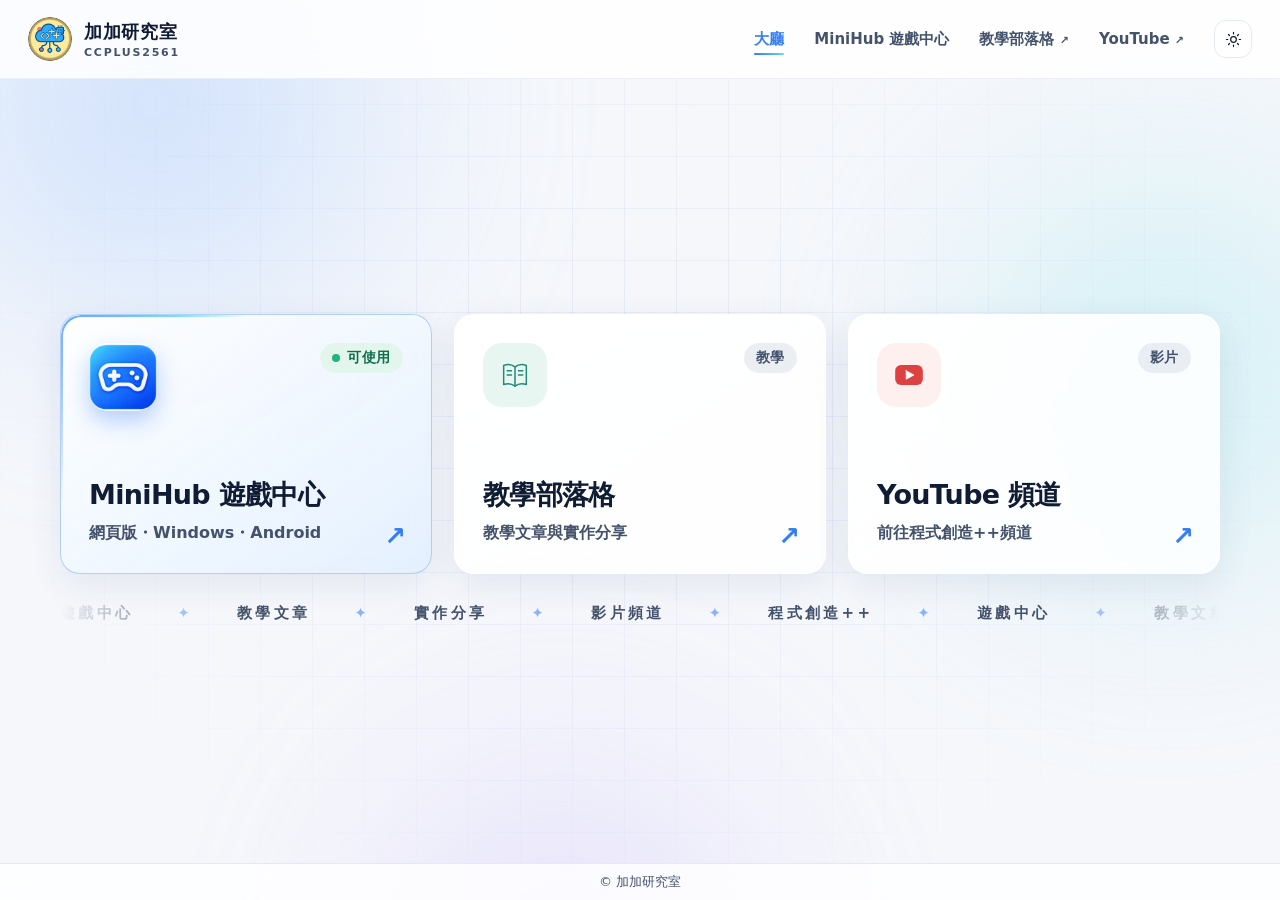
==== commit 7f5ab5cc: "Add files via upload" ====
--- a/index.html
+++ b/index.html
@@ -33,7 +33,7 @@
     <div class="nav-shell">
       <a class="brand" href="/" aria-label="加加研究室大廳">
         <img src="/assets/images/ccplus2561_logo.png" alt="" width="44" height="44">
-        <span class="brand-copy"><strong>加加研究室</strong><small>CCPLUS2561 · PROJECTS</small></span>
+        <span class="brand-copy"><strong>加加研究室</strong><small>CCPLUS2561</small></span>
       </a>
       <button class="menu-toggle" type="button" aria-expanded="false" aria-controls="site-nav" aria-label="開啟導覽選單"><span></span><span></span><span></span></button>
       <nav class="site-nav" id="site-nav" aria-label="主選單">
@@ -68,7 +68,7 @@
           <span class="entrance-top"><span class="entrance-icon entrance-icon-youtube" aria-hidden="true">
             <svg viewBox="0 0 48 48"><rect x="4.5" y="10" width="39" height="28" rx="8"/><path d="m20 18 11 6-11 6V18Z"/></svg>
           </span><span class="entrance-badge">影片</span></span>
-          <span class="entrance-copy"><strong>YouTube 頻道</strong><small>前往加加研究室頻道</small></span>
+          <span class="entrance-copy"><strong>YouTube 頻道</strong><small>前往程式創造++頻道</small></span>
           <span class="entrance-arrow" aria-hidden="true">↗</span>
         </a>
       </div>
@@ -76,10 +76,8 @@
     </section>
   </main>
   <footer class="site-footer">
-    <div class="page-width footer-inner">
-      <a class="footer-brand" href="/"><img src="/assets/images/ccplus2561_logo.png" alt="" width="34" height="34"><span>加加研究室 <small>CCPLUS2561</small></span></a>
-      <p>加加研究室 · 程式創造++</p>
-      <a class="back-top" href="#top">回到頂部 ↑</a>
+    <div class="page-width footer-inner footer-simple">
+      <p>© 加加研究室</p>
     </div>
   </footer>
 </body>
--- a/assets/css/site.css
+++ b/assets/css/site.css
@@ -493,3 +493,13 @@
   .entrance-arrow { position: static; margin-left: auto; align-self: center; }
   .projects-page .project-card { min-height: 235px; }
 }
+
+/* Slim footer */
+.site-footer .footer-simple { min-height: 36px; padding: 0; justify-content: center; }
+.site-footer .footer-simple p { margin: 0; font-size: 13px; color: var(--muted); }
+
+/* Text copying disabled (form fields stay usable) */
+html, body { -webkit-user-select: none; -moz-user-select: none; user-select: none; -webkit-touch-callout: none; }
+input, textarea { -webkit-user-select: text; -moz-user-select: text; user-select: text; }
+img { -webkit-user-drag: none; user-drag: none; }
+.site-footer .footer-simple { flex-direction: row; align-items: center; justify-content: center; text-align: center; }
--- a/assets/css/home.css
+++ b/assets/css/home.css
@@ -214,3 +214,7 @@
   .home-page .entrance-copy strong { font-size: 23px; white-space: nowrap; }
   .home-page .entrance-arrow { position: absolute; right: 22px; bottom: 20px; margin: 0; align-self: auto; }
 }
+
+/* ---- Slim footer (© only) ---- */
+.home-page .footer-simple { min-height: 36px; justify-content: center; }
+.home-page .footer-simple p { position: static; transform: none; font-size: 13px; color: var(--muted); }
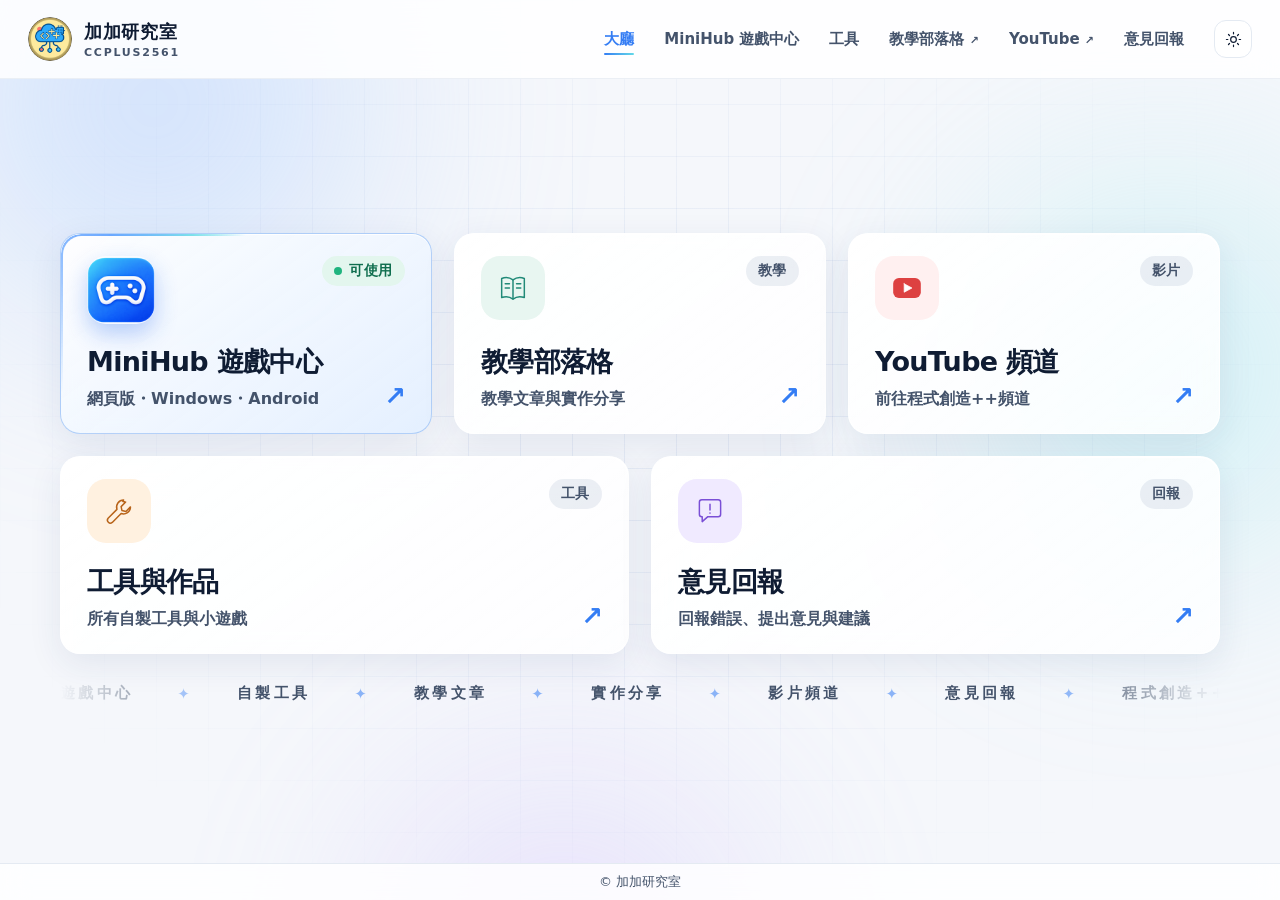
==== commit f16d427b: "Add files via upload" ====
--- a/index.html
+++ b/index.html
@@ -4,10 +4,10 @@
   <meta charset="utf-8">
   <meta name="viewport" content="width=device-width, initial-scale=1">
   <meta name="theme-color" content="#101b32">
-  <meta name="description" content="加加研究室入口：MiniHub 遊戲中心、教學部落格與 YouTube 頻道。">
+  <meta name="description" content="加加研究室入口：MiniHub 遊戲中心、工具、教學部落格、YouTube 頻道與意見回報。">
   <meta property="og:type" content="website">
   <meta property="og:title" content="加加研究室｜官方入口">
-  <meta property="og:description" content="加加研究室入口：MiniHub 遊戲中心、教學部落格與 YouTube 頻道。">
+  <meta property="og:description" content="加加研究室入口：MiniHub 遊戲中心、工具、教學部落格、YouTube 頻道與意見回報。">
   <meta property="og:image" content="https://ccplus2561.github.io/assets/images/ccplus2561_logo.png">
   <title>加加研究室｜官方入口</title>
   <link rel="icon" href="/favicon.ico" sizes="any">
@@ -39,8 +39,10 @@
       <nav class="site-nav" id="site-nav" aria-label="主選單">
         <a class="nav-link is-current" href="/">大廳</a>
         <a class="nav-link" href="/projects/">MiniHub 遊戲中心</a>
+        <a class="nav-link" href="/tools/">工具</a>
         <a class="nav-link" href="/blog/" target="_blank" rel="noopener noreferrer">教學部落格 <span aria-hidden="true">↗</span></a>
         <a class="nav-link" href="https://www.youtube.com/@CCplus2561" target="_blank" rel="noopener noreferrer">YouTube <span aria-hidden="true">↗</span></a>
+        <a class="nav-link" href="/feedback/">意見回報</a>
         <button class="theme-toggle" type="button" aria-label="切換深色模式" title="切換深色模式">
           <svg class="sun-icon" viewBox="0 0 24 24" aria-hidden="true"><circle cx="12" cy="12" r="4"/><path d="M12 2v2m0 16v2M4.93 4.93l1.42 1.42m11.3 11.3 1.42 1.42M2 12h2m16 0h2M4.93 19.07l1.42-1.42m11.3-11.3 1.42-1.42"/></svg>
           <svg class="moon-icon" viewBox="0 0 24 24" aria-hidden="true"><path d="M20.3 15.3A8.5 8.5 0 0 1 8.7 3.7 8.6 8.6 0 1 0 20.3 15.3Z"/></svg>
@@ -71,8 +73,22 @@
           <span class="entrance-copy"><strong>YouTube 頻道</strong><small>前往程式創造++頻道</small></span>
           <span class="entrance-arrow" aria-hidden="true">↗</span>
         </a>
+        <a class="entrance-card" href="/tools/">
+          <span class="entrance-top"><span class="entrance-icon entrance-icon-tools" aria-hidden="true">
+            <svg viewBox="0 0 48 48"><path d="M30.5 8.5a10 10 0 0 0-9.4 13.2L8.6 34.2a4.2 4.2 0 0 0 5.9 5.9l12.5-12.5a10 10 0 0 0 13.2-9.4l-6.4 6.4-5.6-1.2-1.2-5.6 6.4-6.4a10 10 0 0 0-3.9-.9Z"/></svg>
+          </span><span class="entrance-badge">工具</span></span>
+          <span class="entrance-copy"><strong>工具與作品</strong><small>所有自製工具與小遊戲</small></span>
+          <span class="entrance-arrow" aria-hidden="true">↗</span>
+        </a>
+        <a class="entrance-card" href="/feedback/">
+          <span class="entrance-top"><span class="entrance-icon entrance-icon-feedback" aria-hidden="true">
+            <svg viewBox="0 0 48 48"><path d="M9 11.5A3.5 3.5 0 0 1 12.5 8h23a3.5 3.5 0 0 1 3.5 3.5v17a3.5 3.5 0 0 1-3.5 3.5H21l-8 7v-7h-.5A3.5 3.5 0 0 1 9 28.5v-17Z"/><path d="M24 14.5v8m0 4.2v.3"/></svg>
+          </span><span class="entrance-badge">回報</span></span>
+          <span class="entrance-copy"><strong>意見回報</strong><small>回報錯誤、提出意見與建議</small></span>
+          <span class="entrance-arrow" aria-hidden="true">↗</span>
+        </a>
       </div>
-      <div class="home-marquee" aria-hidden="true"><div class="home-marquee-track"><span>遊戲中心</span><span>教學文章</span><span>實作分享</span><span>影片頻道</span><span>程式創造++</span><span>遊戲中心</span><span>教學文章</span><span>實作分享</span><span>影片頻道</span><span>程式創造++</span></div></div>
+      <div class="home-marquee" aria-hidden="true"><div class="home-marquee-track"><span>遊戲中心</span><span>自製工具</span><span>教學文章</span><span>實作分享</span><span>影片頻道</span><span>意見回報</span><span>程式創造++</span><span>遊戲中心</span><span>自製工具</span><span>教學文章</span><span>實作分享</span><span>影片頻道</span><span>意見回報</span><span>程式創造++</span></div></div>
     </section>
   </main>
   <footer class="site-footer">
--- a/assets/css/home.css
+++ b/assets/css/home.css
@@ -218,3 +218,21 @@
 /* ---- Slim footer (© only) ---- */
 .home-page .footer-simple { min-height: 36px; justify-content: center; }
 .home-page .footer-simple p { position: static; transform: none; font-size: 13px; color: var(--muted); }
+
+/* ---- 5-card lobby: 3 on top, 2 wide below ---- */
+.home-page .entrance-grid { grid-template-columns: repeat(6, minmax(0, 1fr)); }
+.home-page .entrance-card { grid-column: span 2; }
+.home-page .entrance-card:nth-child(n+4) { grid-column: span 3; }
+.home-page .entrance-card:nth-child(4) { animation-delay: .54s; }
+.home-page .entrance-card:nth-child(5) { animation-delay: .68s; }
+.home-page .entrance-card:nth-child(4) .entrance-icon { animation-delay: -4.2s; }
+.home-page .entrance-card:nth-child(5) .entrance-icon { animation-delay: -2.4s; }
+.home-page .entrance-card { min-height: clamp(150px, 22vh, 230px); padding: 22px 26px; }
+.entrance-icon-tools { color: #b8641a; background: #fff1e0; }
+.entrance-icon-feedback { color: #7a4fd6; background: #f0eaff; }
+html[data-theme="dark"] .entrance-icon-tools { color: #ffb877; background: #46331f; }
+html[data-theme="dark"] .entrance-icon-feedback { color: #c3a8ff; background: #382f57; }
+@media (max-width: 700px) {
+  .home-page .entrance-grid { grid-template-columns: 1fr; }
+  .home-page .entrance-card, .home-page .entrance-card:nth-child(n+4) { grid-column: auto; min-height: 176px; padding: 22px; }
+}
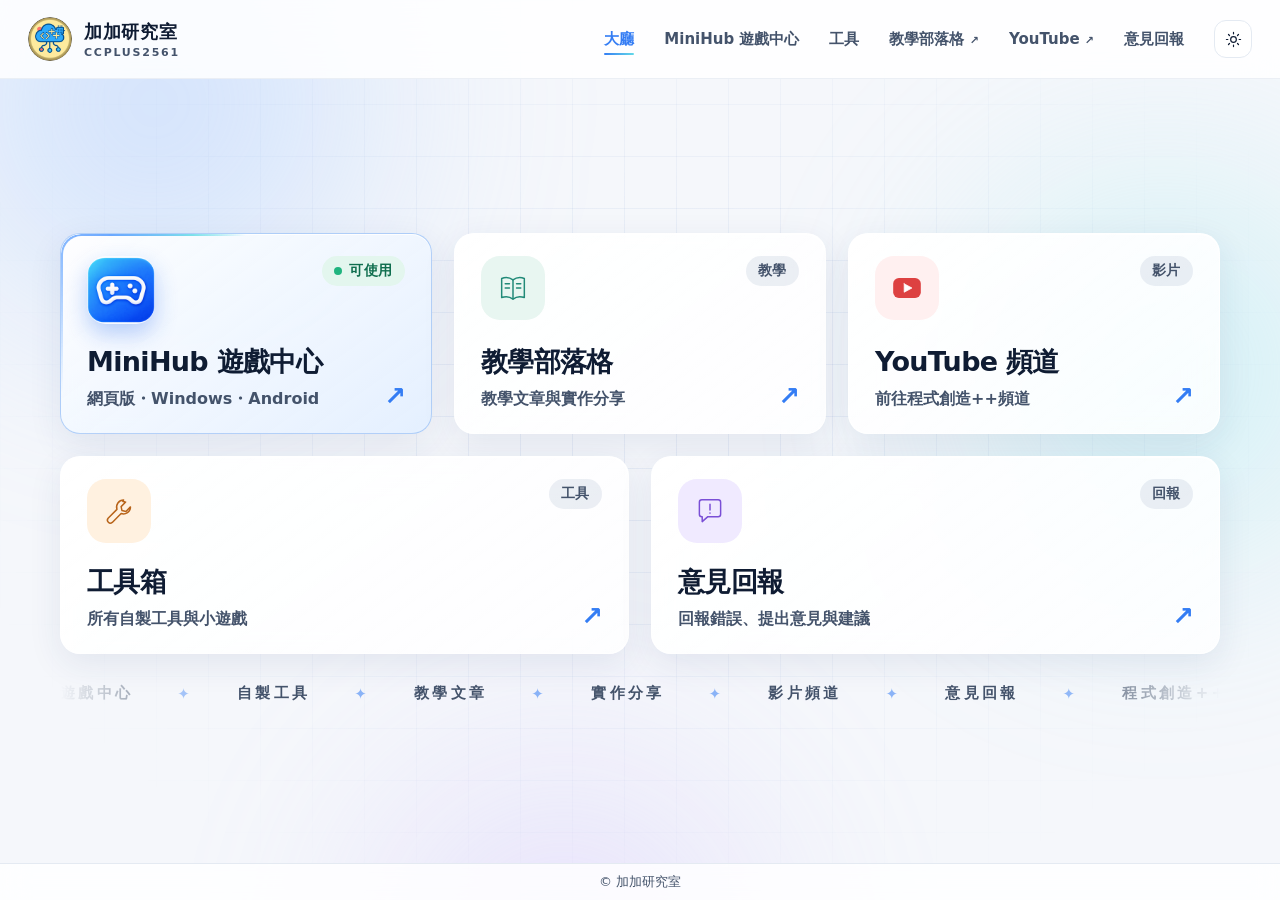
==== commit a0b37b7b: "Add files via upload" ====
--- a/index.html
+++ b/index.html
@@ -77,7 +77,7 @@
           <span class="entrance-top"><span class="entrance-icon entrance-icon-tools" aria-hidden="true">
             <svg viewBox="0 0 48 48"><path d="M30.5 8.5a10 10 0 0 0-9.4 13.2L8.6 34.2a4.2 4.2 0 0 0 5.9 5.9l12.5-12.5a10 10 0 0 0 13.2-9.4l-6.4 6.4-5.6-1.2-1.2-5.6 6.4-6.4a10 10 0 0 0-3.9-.9Z"/></svg>
           </span><span class="entrance-badge">工具</span></span>
-          <span class="entrance-copy"><strong>工具與作品</strong><small>所有自製工具與小遊戲</small></span>
+          <span class="entrance-copy"><strong>工具箱</strong><small>所有自製工具與小遊戲</small></span>
           <span class="entrance-arrow" aria-hidden="true">↗</span>
         </a>
         <a class="entrance-card" href="/feedback/">
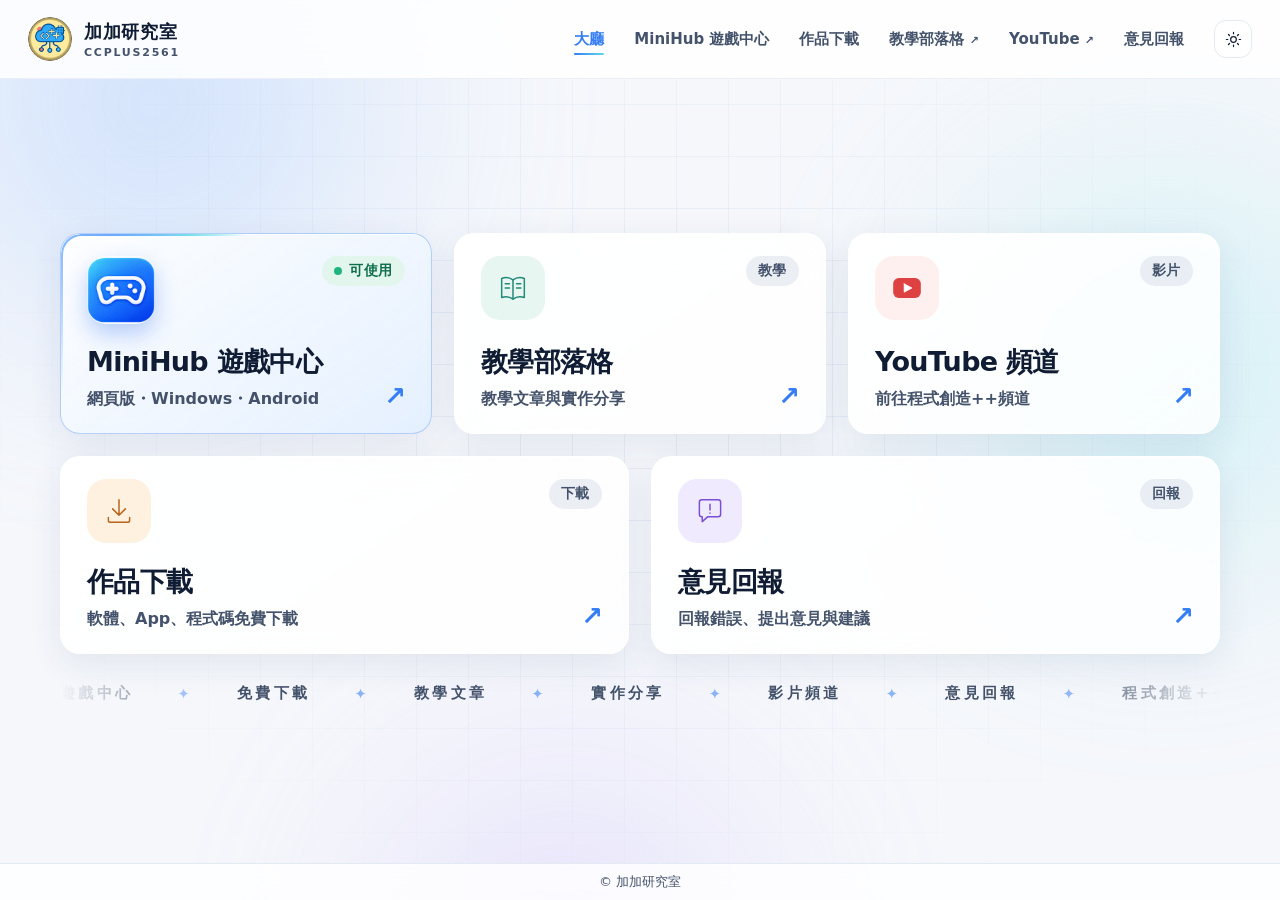
==== commit 174c7c87: "Add files via upload" ====
--- a/index.html
+++ b/index.html
@@ -4,10 +4,10 @@
   <meta charset="utf-8">
   <meta name="viewport" content="width=device-width, initial-scale=1">
   <meta name="theme-color" content="#101b32">
-  <meta name="description" content="加加研究室入口：MiniHub 遊戲中心、工具、教學部落格、YouTube 頻道與意見回報。">
+  <meta name="description" content="加加研究室入口：MiniHub 遊戲中心、作品下載、教學部落格、YouTube 頻道與意見回報。">
   <meta property="og:type" content="website">
   <meta property="og:title" content="加加研究室｜官方入口">
-  <meta property="og:description" content="加加研究室入口：MiniHub 遊戲中心、工具、教學部落格、YouTube 頻道與意見回報。">
+  <meta property="og:description" content="加加研究室入口：MiniHub 遊戲中心、作品下載、教學部落格、YouTube 頻道與意見回報。">
   <meta property="og:image" content="https://ccplus2561.github.io/assets/images/ccplus2561_logo.png">
   <title>加加研究室｜官方入口</title>
   <link rel="icon" href="/favicon.ico" sizes="any">
@@ -39,7 +39,7 @@
       <nav class="site-nav" id="site-nav" aria-label="主選單">
         <a class="nav-link is-current" href="/">大廳</a>
         <a class="nav-link" href="/projects/">MiniHub 遊戲中心</a>
-        <a class="nav-link" href="/tools/">工具</a>
+        <a class="nav-link" href="/tools/">作品下載</a>
         <a class="nav-link" href="/blog/" target="_blank" rel="noopener noreferrer">教學部落格 <span aria-hidden="true">↗</span></a>
         <a class="nav-link" href="https://www.youtube.com/@CCplus2561" target="_blank" rel="noopener noreferrer">YouTube <span aria-hidden="true">↗</span></a>
         <a class="nav-link" href="/feedback/">意見回報</a>
@@ -75,9 +75,9 @@
         </a>
         <a class="entrance-card" href="/tools/">
           <span class="entrance-top"><span class="entrance-icon entrance-icon-tools" aria-hidden="true">
-            <svg viewBox="0 0 48 48"><path d="M30.5 8.5a10 10 0 0 0-9.4 13.2L8.6 34.2a4.2 4.2 0 0 0 5.9 5.9l12.5-12.5a10 10 0 0 0 13.2-9.4l-6.4 6.4-5.6-1.2-1.2-5.6 6.4-6.4a10 10 0 0 0-3.9-.9Z"/></svg>
-          </span><span class="entrance-badge">工具</span></span>
-          <span class="entrance-copy"><strong>工具箱</strong><small>所有自製工具與小遊戲</small></span>
+            <svg viewBox="0 0 48 48"><path d="M24 8v22m0 0-9-9m9 9 9-9M9 33v4.5A2.5 2.5 0 0 0 11.5 40h25a2.5 2.5 0 0 0 2.5-2.5V33"/></svg>
+          </span><span class="entrance-badge">下載</span></span>
+          <span class="entrance-copy"><strong>作品下載</strong><small>軟體、App、程式碼免費下載</small></span>
           <span class="entrance-arrow" aria-hidden="true">↗</span>
         </a>
         <a class="entrance-card" href="/feedback/">
@@ -88,7 +88,7 @@
           <span class="entrance-arrow" aria-hidden="true">↗</span>
         </a>
       </div>
-      <div class="home-marquee" aria-hidden="true"><div class="home-marquee-track"><span>遊戲中心</span><span>自製工具</span><span>教學文章</span><span>實作分享</span><span>影片頻道</span><span>意見回報</span><span>程式創造++</span><span>遊戲中心</span><span>自製工具</span><span>教學文章</span><span>實作分享</span><span>影片頻道</span><span>意見回報</span><span>程式創造++</span></div></div>
+      <div class="home-marquee" aria-hidden="true"><div class="home-marquee-track"><span>遊戲中心</span><span>免費下載</span><span>教學文章</span><span>實作分享</span><span>影片頻道</span><span>意見回報</span><span>程式創造++</span><span>遊戲中心</span><span>免費下載</span><span>教學文章</span><span>實作分享</span><span>影片頻道</span><span>意見回報</span><span>程式創造++</span></div></div>
     </section>
   </main>
   <footer class="site-footer">
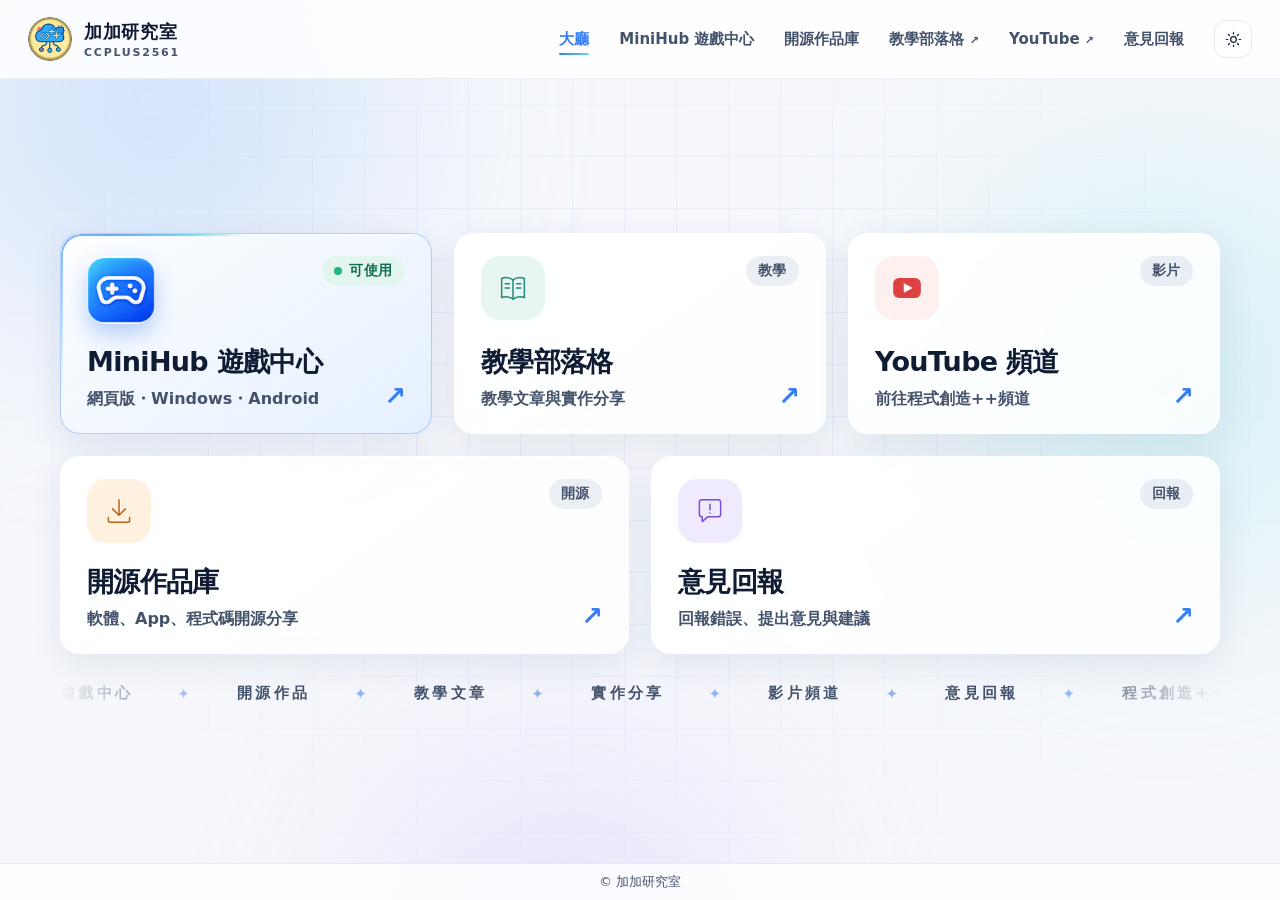
==== commit 1dab721d: "Add files via upload" ====
--- a/index.html
+++ b/index.html
@@ -4,10 +4,10 @@
   <meta charset="utf-8">
   <meta name="viewport" content="width=device-width, initial-scale=1">
   <meta name="theme-color" content="#101b32">
-  <meta name="description" content="加加研究室入口：MiniHub 遊戲中心、作品下載、教學部落格、YouTube 頻道與意見回報。">
+  <meta name="description" content="加加研究室入口：MiniHub 遊戲中心、開源作品庫、教學部落格、YouTube 頻道與意見回報。">
   <meta property="og:type" content="website">
   <meta property="og:title" content="加加研究室｜官方入口">
-  <meta property="og:description" content="加加研究室入口：MiniHub 遊戲中心、作品下載、教學部落格、YouTube 頻道與意見回報。">
+  <meta property="og:description" content="加加研究室入口：MiniHub 遊戲中心、開源作品庫、教學部落格、YouTube 頻道與意見回報。">
   <meta property="og:image" content="https://ccplus2561.github.io/assets/images/ccplus2561_logo.png">
   <title>加加研究室｜官方入口</title>
   <link rel="icon" href="/favicon.ico" sizes="any">
@@ -39,7 +39,7 @@
       <nav class="site-nav" id="site-nav" aria-label="主選單">
         <a class="nav-link is-current" href="/">大廳</a>
         <a class="nav-link" href="/projects/">MiniHub 遊戲中心</a>
-        <a class="nav-link" href="/tools/">作品下載</a>
+        <a class="nav-link" href="/opensource/">開源作品庫</a>
         <a class="nav-link" href="/blog/" target="_blank" rel="noopener noreferrer">教學部落格 <span aria-hidden="true">↗</span></a>
         <a class="nav-link" href="https://www.youtube.com/@CCplus2561" target="_blank" rel="noopener noreferrer">YouTube <span aria-hidden="true">↗</span></a>
         <a class="nav-link" href="/feedback/">意見回報</a>
@@ -73,11 +73,11 @@
           <span class="entrance-copy"><strong>YouTube 頻道</strong><small>前往程式創造++頻道</small></span>
           <span class="entrance-arrow" aria-hidden="true">↗</span>
         </a>
-        <a class="entrance-card" href="/tools/">
-          <span class="entrance-top"><span class="entrance-icon entrance-icon-tools" aria-hidden="true">
+        <a class="entrance-card" href="/opensource/">
+          <span class="entrance-top"><span class="entrance-icon entrance-icon-opensource" aria-hidden="true">
             <svg viewBox="0 0 48 48"><path d="M24 8v22m0 0-9-9m9 9 9-9M9 33v4.5A2.5 2.5 0 0 0 11.5 40h25a2.5 2.5 0 0 0 2.5-2.5V33"/></svg>
-          </span><span class="entrance-badge">下載</span></span>
-          <span class="entrance-copy"><strong>作品下載</strong><small>軟體、App、程式碼免費下載</small></span>
+          </span><span class="entrance-badge">開源</span></span>
+          <span class="entrance-copy"><strong>開源作品庫</strong><small>軟體、App、程式碼開源分享</small></span>
           <span class="entrance-arrow" aria-hidden="true">↗</span>
         </a>
         <a class="entrance-card" href="/feedback/">
@@ -88,7 +88,7 @@
           <span class="entrance-arrow" aria-hidden="true">↗</span>
         </a>
       </div>
-      <div class="home-marquee" aria-hidden="true"><div class="home-marquee-track"><span>遊戲中心</span><span>免費下載</span><span>教學文章</span><span>實作分享</span><span>影片頻道</span><span>意見回報</span><span>程式創造++</span><span>遊戲中心</span><span>免費下載</span><span>教學文章</span><span>實作分享</span><span>影片頻道</span><span>意見回報</span><span>程式創造++</span></div></div>
+      <div class="home-marquee" aria-hidden="true"><div class="home-marquee-track"><span>遊戲中心</span><span>開源作品</span><span>教學文章</span><span>實作分享</span><span>影片頻道</span><span>意見回報</span><span>程式創造++</span><span>遊戲中心</span><span>開源作品</span><span>教學文章</span><span>實作分享</span><span>影片頻道</span><span>意見回報</span><span>程式創造++</span></div></div>
     </section>
   </main>
   <footer class="site-footer">
--- a/assets/css/home.css
+++ b/assets/css/home.css
@@ -228,9 +228,9 @@
 .home-page .entrance-card:nth-child(4) .entrance-icon { animation-delay: -4.2s; }
 .home-page .entrance-card:nth-child(5) .entrance-icon { animation-delay: -2.4s; }
 .home-page .entrance-card { min-height: clamp(150px, 22vh, 230px); padding: 22px 26px; }
-.entrance-icon-tools { color: #b8641a; background: #fff1e0; }
+.entrance-icon-opensource { color: #b8641a; background: #fff1e0; }
 .entrance-icon-feedback { color: #7a4fd6; background: #f0eaff; }
-html[data-theme="dark"] .entrance-icon-tools { color: #ffb877; background: #46331f; }
+html[data-theme="dark"] .entrance-icon-opensource { color: #ffb877; background: #46331f; }
 html[data-theme="dark"] .entrance-icon-feedback { color: #c3a8ff; background: #382f57; }
 @media (max-width: 700px) {
   .home-page .entrance-grid { grid-template-columns: 1fr; }
